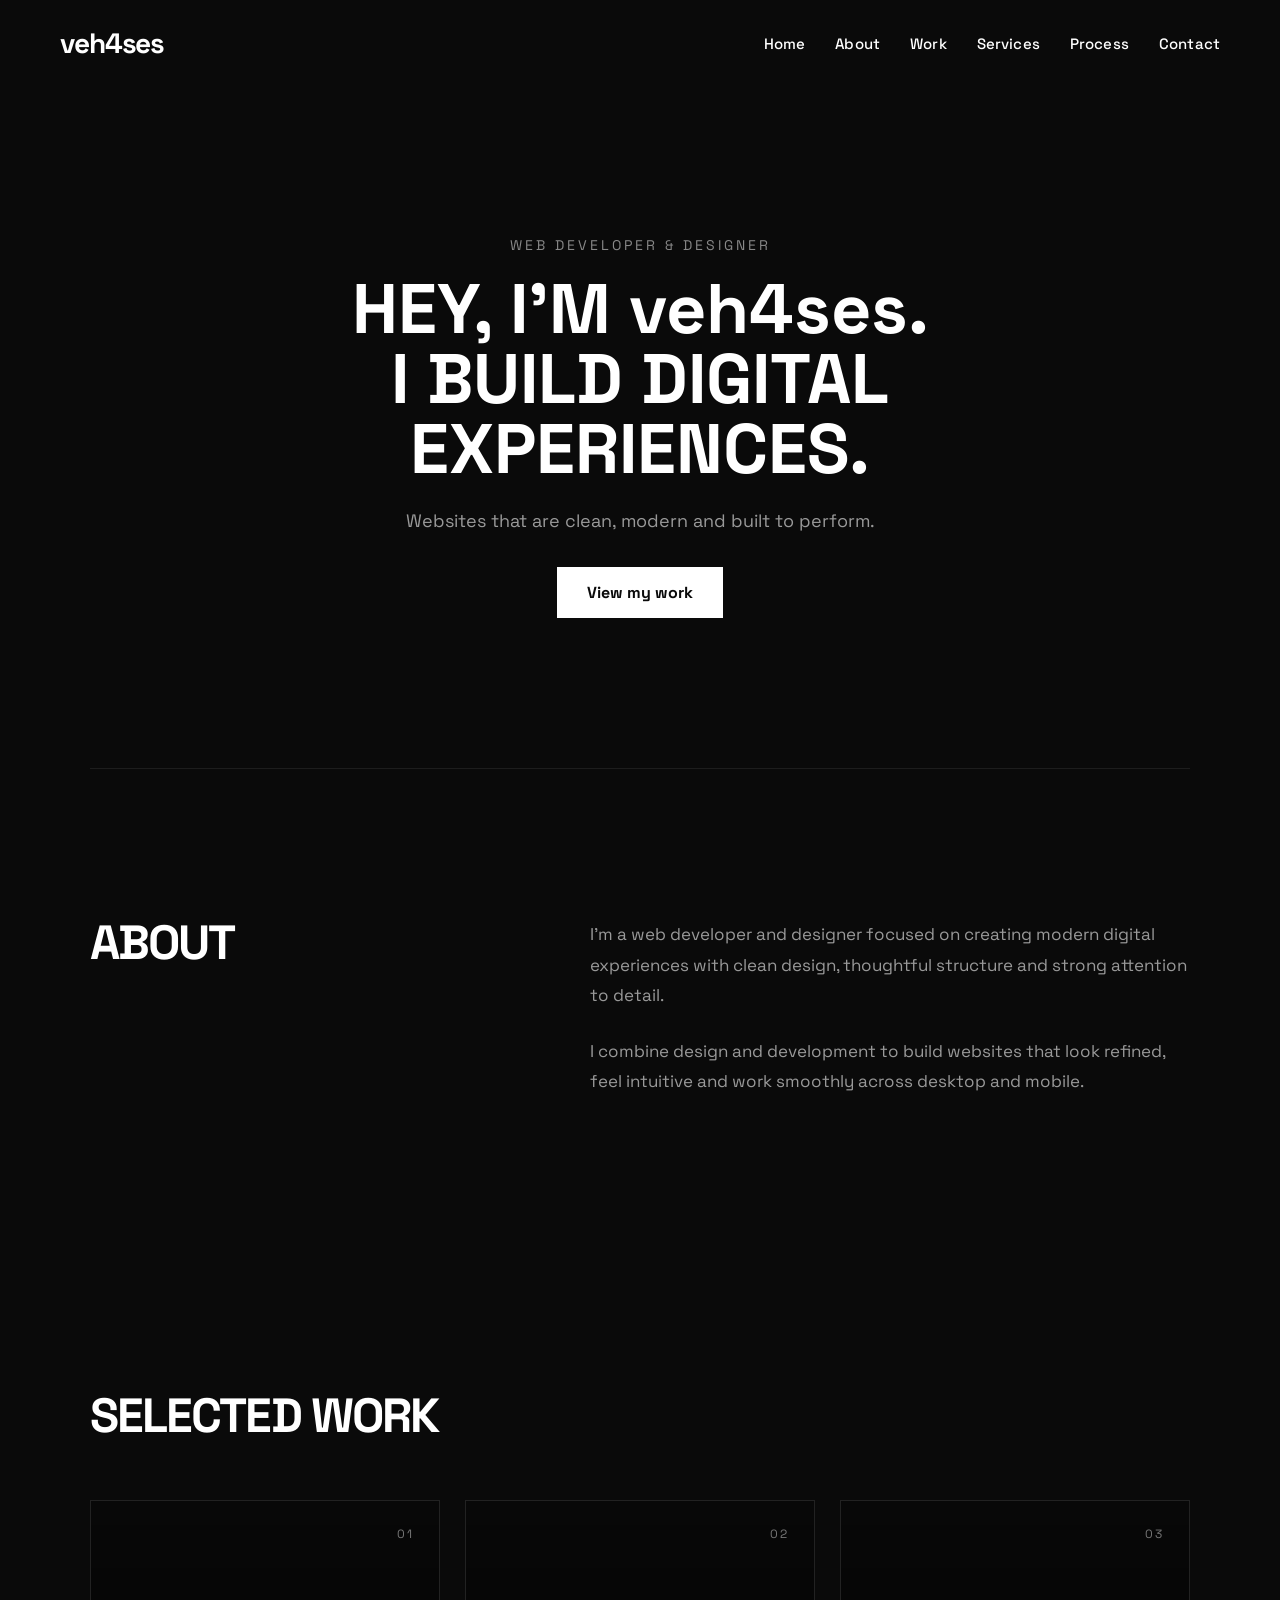
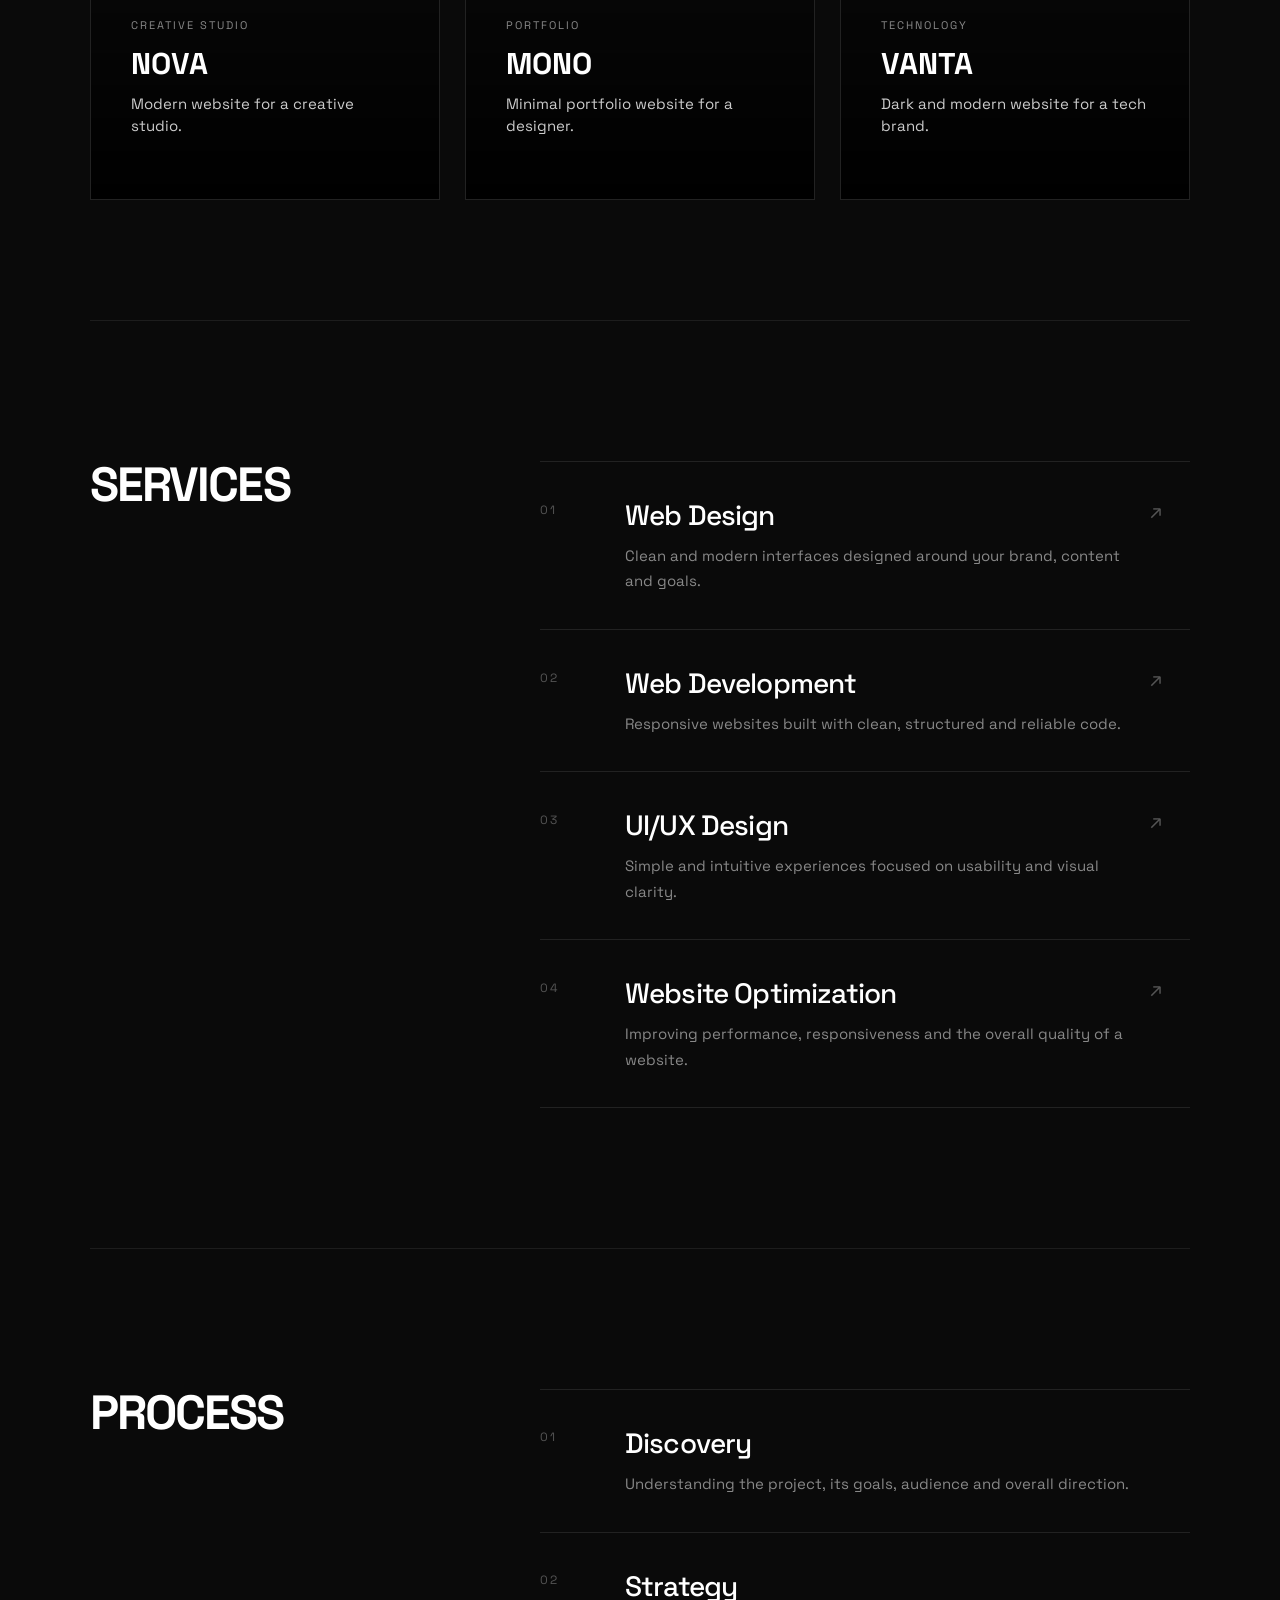
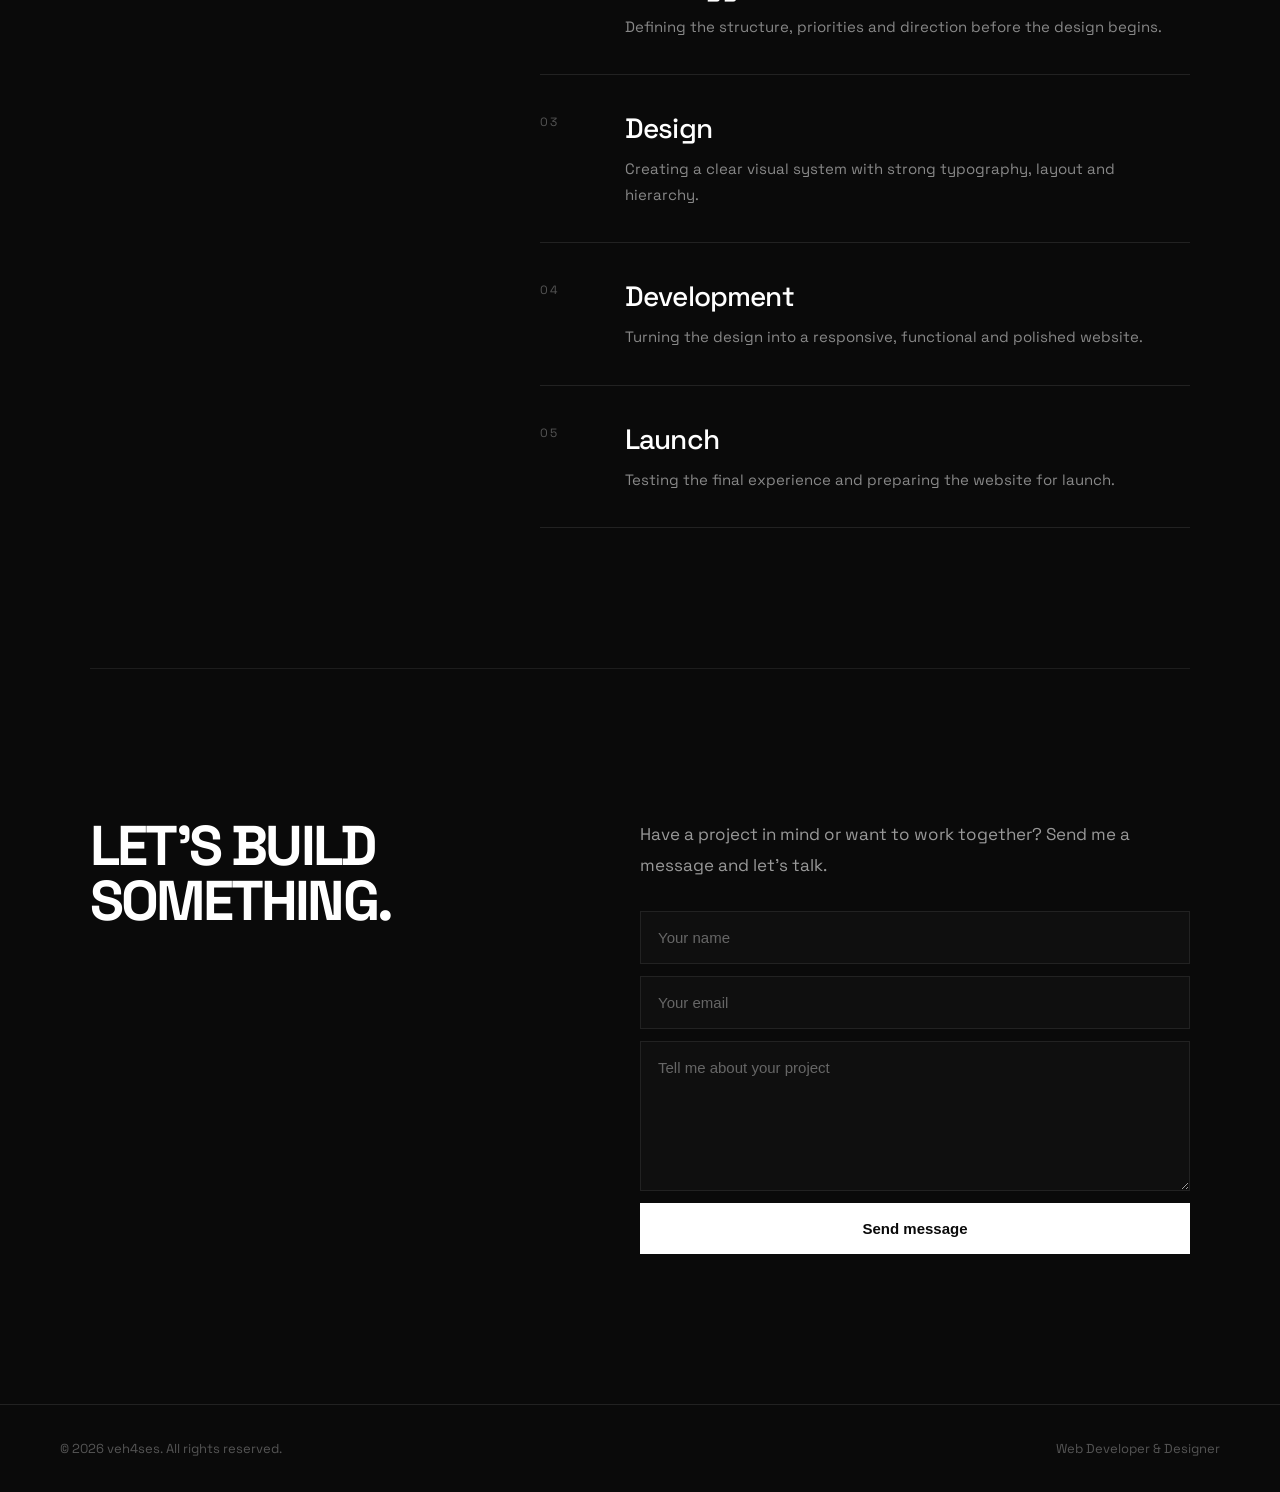
==== index.html @ 1beccb98 "Add files via upload" ====
<!DOCTYPE html>
<html lang="ro">

<head>

    <meta charset="UTF-8">

    <meta name="viewport" content="width=device-width, initial-scale=1.0">

    <meta
        name="description"
        content="veh4ses - Web Developer & Designer. Clean, modern websites built to perform."
    >

    <meta name="theme-color" content="#0a0a0a">

    <title>veh4ses - Web Developer & Designer</title>
<meta property="og:title" content="veh4ses - Web Developer & Designer">
<meta property="og:description" content="Clean, modern websites built to perform.">
<meta property="og:type" content="website">
<meta property="og:url" content="https://rauldanielzz.github.io/RaelPortofolio/">
<meta property="og:image" content="https://rauldanielzz.github.io/RaelPortofolio/favicon.svg">

<meta name="twitter:card" content="summary">
<meta name="twitter:title" content="veh4ses - Web Developer & Designer">
<meta name="twitter:description" content="Clean, modern websites built to perform.">
    <link rel="icon" type="image/svg+xml" href="favicon.svg">

    <link rel="preconnect" href="https://fonts.googleapis.com">
    <link rel="preconnect" href="https://fonts.gstatic.com" crossorigin>

    <link
        href="https://fonts.googleapis.com/css2?family=Space+Grotesk:wght@400;500;600;700&display=swap"
        rel="stylesheet"
    >

    <link rel="stylesheet" href="style.css">

</head>


<body>

    <!-- HEADER -->

    <header>

        <div class="logo">
            veh4ses
        </div>

        <button
            class="menu-toggle"
            type="button"
            aria-label="Deschide meniul"
            aria-expanded="false"
        >
            <span></span>
            <span></span>
            <span></span>
        </button>

        <nav>

            <a href="#home">Home</a>

            <a href="#about">About</a>

            <a href="#work">Work</a>

            <a href="#services">Services</a>

            <a href="#process">Process</a>

            <a href="#contact">Contact</a>

        </nav>

    </header>


    <main>

        <!-- HERO -->

        <section id="home" class="hero">

            <p class="hero-intro">
                WEB DEVELOPER & DESIGNER
            </p>

            <h1>
                HEY, I'M veh4ses.<br>
                I BUILD DIGITAL EXPERIENCES.
            </h1>

            <p class="hero-description">
                Websites that are clean, modern and built to perform.
            </p>

            <a href="#work" class="hero-button">
                View my work
            </a>

        </section>


        <!-- ABOUT -->

        <section id="about" class="about">

            <div class="about-title">

                <h2>
                    ABOUT
                </h2>

            </div>

            <div class="about-content">

                <p>
                    I'm a web developer and designer focused on creating
                    modern digital experiences with clean design,
                    thoughtful structure and strong attention to detail.
                </p>

                <p>
                    I combine design and development to build websites
                    that look refined, feel intuitive and work smoothly
                    across desktop and mobile.
                </p>

            </div>

        </section>


        <!-- WORK -->

        <section id="work" class="work">

            <div class="work-title">

                <h2>
                    SELECTED WORK
                </h2>

            </div>

            <div class="projects">


                <a href="nova.html" class="project">

                    <span class="project-number">
                        01
                    </span>

                    <div class="project-content">

                        <span class="project-category">
                            CREATIVE STUDIO
                        </span>

                        <h3>
                            NOVA
                        </h3>

                        <p>
                            Modern website for a creative studio.
                        </p>

                        <span class="project-link">
                            View Project →
                        </span>

                    </div>

                </a>


                <a href="mono.html" class="project">

                    <span class="project-number">
                        02
                    </span>

                    <div class="project-content">

                        <span class="project-category">
                            PORTFOLIO
                        </span>

                        <h3>
                            MONO
                        </h3>

                        <p>
                            Minimal portfolio website for a designer.
                        </p>

                        <span class="project-link">
                            View Project →
                        </span>

                    </div>

                </a>


                <a href="vanta.html" class="project">

                    <span class="project-number">
                        03
                    </span>

                    <div class="project-content">

                        <span class="project-category">
                            TECHNOLOGY
                        </span>

                        <h3>
                            VANTA
                        </h3>

                        <p>
                            Dark and modern website for a tech brand.
                        </p>

                        <span class="project-link">
                            View Project →
                        </span>

                    </div>

                </a>


            </div>

        </section>


        <!-- SERVICES -->

        <section id="services" class="services">

            <div class="services-title">

                <h2>
                    SERVICES
                </h2>

            </div>


            <div class="services-list">


                <div class="service">

                    <span class="service-number">
                        01
                    </span>

                    <div class="service-main">

                        <h4>
                            Web Design
                        </h4>

                        <p>
                            Clean and modern interfaces designed around
                            your brand, content and goals.
                        </p>

                    </div>

                    <span class="service-arrow">
                        ↗
                    </span>

                </div>


                <div class="service">

                    <span class="service-number">
                        02
                    </span>

                    <div class="service-main">

                        <h4>
                            Web Development
                        </h4>

                        <p>
                            Responsive websites built with clean,
                            structured and reliable code.
                        </p>

                    </div>

                    <span class="service-arrow">
                        ↗
                    </span>

                </div>


                <div class="service">

                    <span class="service-number">
                        03
                    </span>

                    <div class="service-main">

                        <h4>
                            UI/UX Design
                        </h4>

                        <p>
                            Simple and intuitive experiences focused
                            on usability and visual clarity.
                        </p>

                    </div>

                    <span class="service-arrow">
                        ↗
                    </span>

                </div>


                <div class="service">

                    <span class="service-number">
                        04
                    </span>

                    <div class="service-main">

                        <h4>
                            Website Optimization
                        </h4>

                        <p>
                            Improving performance, responsiveness and
                            the overall quality of a website.
                        </p>

                    </div>

                    <span class="service-arrow">
                        ↗
                    </span>

                </div>


            </div>

        </section>


        <!-- PROCESS -->

        <section id="process" class="process">

            <div class="process-title">

                <h2>
                    PROCESS
                </h2>

            </div>


            <div class="process-list">


                <div class="process-item">

                    <div class="process-number">

                        <span>
                            01
                        </span>

                    </div>

                    <div class="process-content">

                        <h3>
                            Discovery
                        </h3>

                        <p>
                            Understanding the project, its goals,
                            audience and overall direction.
                        </p>

                    </div>

                </div>


                <div class="process-item">

                    <div class="process-number">

                        <span>
                            02
                        </span>

                    </div>

                    <div class="process-content">

                        <h3>
                            Strategy
                        </h3>

                        <p>
                            Defining the structure, priorities and
                            direction before the design begins.
                        </p>

                    </div>

                </div>


                <div class="process-item">

                    <div class="process-number">

                        <span>
                            03
                        </span>

                    </div>

                    <div class="process-content">

                        <h3>
                            Design
                        </h3>

                        <p>
                            Creating a clear visual system with strong
                            typography, layout and hierarchy.
                        </p>

                    </div>

                </div>


                <div class="process-item">

                    <div class="process-number">

                        <span>
                            04
                        </span>

                    </div>

                    <div class="process-content">

                        <h3>
                            Development
                        </h3>

                        <p>
                            Turning the design into a responsive,
                            functional and polished website.
                        </p>

                    </div>

                </div>


                <div class="process-item">

                    <div class="process-number">

                        <span>
                            05
                        </span>

                    </div>

                    <div class="process-content">

                        <h3>
                            Launch
                        </h3>

                        <p>
                            Testing the final experience and preparing
                            the website for launch.
                        </p>

                    </div>

                </div>


            </div>

        </section>


        <!-- CONTACT -->

        <section id="contact" class="contact">

            <div class="contact-title">

                <h2>
                    LET'S BUILD<br>
                    SOMETHING.
                </h2>

            </div>


            <div class="contact-content">

                <p>
                    Have a project in mind or want to work together?
                    Send me a message and let's talk.
                </p>


                <form
                    class="contact-form"
                    action="https://formspree.io/f/xwlvedvr"
                    method="POST"
                >

                    <input
                        type="text"
                        name="name"
                        placeholder="Your name"
                        required
                    >

                    <input
                        type="email"
                        name="email"
                        placeholder="Your email"
                        required
                    >

                    <textarea
                        name="message"
                        placeholder="Tell me about your project"
                        required
                    ></textarea>

                    <button type="submit">
                        Send message
                    </button>

                </form>

            </div>

        </section>

    </main>


    <!-- FOOTER -->

    <footer>

        <p>
            © 2026 veh4ses. All rights reserved.
        </p>

        <p>
            Web Developer & Designer
        </p>

    </footer>


    <!-- MOBILE MENU -->

    <script>

        const menuToggle = document.querySelector(".menu-toggle");

        const nav = document.querySelector("nav");


        menuToggle.addEventListener("click", function () {

            const isOpen = nav.classList.toggle("active");

            menuToggle.classList.toggle("active", isOpen);

            menuToggle.setAttribute(
                "aria-expanded",
                isOpen
            );

        });


        nav.querySelectorAll("a").forEach(function (link) {

            link.addEventListener("click", function () {

                nav.classList.remove("active");

                menuToggle.classList.remove("active");

                menuToggle.setAttribute(
                    "aria-expanded",
                    "false"
                );

            });

        });

    </script>


</body>

</html>
---- style.css ----
html {
    scroll-behavior: smooth;
    scroll-padding-top: 20px;
}

* {
    margin: 0;
    padding: 0;
    box-sizing: border-box;
}

body {
    background-color: #0a0a0a;
    color: white;
    font-family: "Space Grotesk", Arial, sans-serif;
}

/* =========================
   HEADER
========================= */

header {
    display: flex;
    justify-content: space-between;
    align-items: center;
    padding: 25px 60px;
    position: relative;
    z-index: 1000;
}

.logo {
    font-size: 28px;
    font-weight: 700;
    letter-spacing: -0.04em;
    color: white;
}

nav {
    display: flex;
    gap: 30px;
}

nav a {
    color: white;
    text-decoration: none;
    font-size: 15px;
    position: relative;
    transition: 0.3s;
    font-weight: 500;
letter-spacing: 0.01em;
}

nav a::after {
    content: "";
    position: absolute;
    left: 0;
    bottom: -6px;
    width: 0;
    height: 1px;
    background-color: white;
    transition: 0.3s;
}

nav a:hover {
    color: #aaa;
}

nav a:hover::after {
    width: 100%;
}

/* =========================
   MENU BUTTON
========================= */

.menu-toggle {
    display: none;
    flex-direction: column;
    justify-content: center;
    gap: 6px;

    width: 44px;
    height: 44px;
    padding: 9px;

    background: transparent;
    border: none;
    cursor: pointer;

    position: relative;
    z-index: 10000;

    -webkit-tap-highlight-color: transparent;
}

.menu-toggle span {
    display: block;
    width: 100%;
    height: 2px;
    background-color: white;
    transition: transform 0.25s ease, opacity 0.25s ease;
}

/* HAMBURGER -> X */

.menu-toggle.active span:nth-child(1) {
    transform: translateY(8px) rotate(45deg);
}

.menu-toggle.active span:nth-child(2) {
    opacity: 0;
    transform: scale(0);
}

.menu-toggle.active span:nth-child(3) {
    transform: translateY(-8px) rotate(-45deg);
}

/* =========================
   HERO
========================= */

.hero {
    text-align: center;
    padding: 150px 20px;
}

.hero-intro {
    font-size: 14px;
    letter-spacing: 3px;
    color: #888;
    margin-bottom: 20px;
}

.hero h1 {
    font-size: 70px;
    max-width: 900px;
    margin: 0 auto 25px;
    line-height: 1;
}

.hero-description {
    color: #999;
    font-size: 18px;
    max-width: 600px;
    margin: 0 auto 35px;
}

.hero-button {
    display: inline-block;
    background-color: white;
    color: #0a0a0a;
    padding: 15px 30px;
    text-decoration: none;
    font-weight: bold;
    transition: 0.3s;
}

.hero-button:hover {
    transform: translateY(-4px);
    box-shadow: 0 12px 30px rgba(255, 255, 255, 0.15);
}

.hero-button:active {
    transform: translateY(0);
    background-color: #ddd;
    box-shadow: 0 0 25px rgba(255, 255, 255, 0.35);
}

/* =========================
   ABOUT
========================= */

.about {
    display: grid;
    grid-template-columns: 0.8fr 1.2fr;
    gap: 100px;

    width: 90%;
    max-width: 1100px;

    margin: 0 auto;
    padding: 150px 0;

    border-top: 1px solid #1d1d1d;
}

.about-title p,
.work-title p,
.services-title p,
.process-title p,
.contact-title p {
    color: #888;
    font-size: 14px;
    letter-spacing: 3px;
    margin-bottom: 20px;
}

.about-title h2,
.work-title h2,
.services-title h2,
.process-title h2 {
    font-size: 48px;
    line-height: 1;
    letter-spacing: -0.04em;
}

.about-content p {
    color: #999;
    font-size: 17px;
    line-height: 1.8;
    margin-bottom: 25px;
    max-width: 600px;
}

/* =========================
   WORK
========================= */

.work {
    width: 90%;
    max-width: 1100px;
    margin: 0 auto;
    padding: 120px 0;
}

.work-title {
    margin-bottom: 60px;
}

.projects {
    display: grid;
    grid-template-columns: repeat(3, 1fr);
    gap: 25px;
}

.project {
    position: relative;
    overflow: hidden;

    border: 1px solid #222;
    padding: 40px;
    min-height: 300px;

    display: flex;
    flex-direction: column;
    justify-content: flex-end;

    color: white;
    text-decoration: none;

    transition: transform 0.4s ease,
                border-color 0.4s ease,
                box-shadow 0.4s ease;

    cursor: pointer;
    isolation: isolate;

    background-size: cover;
    background-position: center;
}
.project-number {
    position: absolute;
    top: 25px;
    right: 25px;

    color: #777;
    font-size: 12px;
    letter-spacing: 2px;

    z-index: 2;
}

.project-content {
    position: relative;
    z-index: 2;
}

.project-category {
    display: block;

    color: #888;
    font-size: 11px;
    letter-spacing: 2px;

    margin-bottom: 12px;

    transition: color 0.3s ease;
}

.project:hover .project-category {
    color: #bbb;
}
.project::before {
    content: "";
    position: absolute;
    inset: 0;

    background:
        linear-gradient(
            to top,
            rgba(0, 0, 0, 0.95) 0%,
            rgba(0, 0, 0, 0.45) 55%,
            rgba(0, 0, 0, 0.15) 100%
        );

    z-index: -1;
    transition: 0.4s ease;
}

/* PROJECT IMAGES */

.project:nth-child(1) {
    background-image:
        url("https://images.unsplash.com/photo-1558655146-9f40138edfeb?auto=format&fit=crop&w=900&q=80");
}

.project:nth-child(2) {
    background-image:
        url("https://images.unsplash.com/photo-1559028012-481c04fa702d?auto=format&fit=crop&w=900&q=80");
}

.project:nth-child(3) {
    background-image:
        url("https://images.unsplash.com/photo-1551288049-bebda4e38f71?auto=format&fit=crop&w=900&q=80");
}

/* PROJECT HOVER */

.project:hover {
    transform: translateY(-8px);
    border-color: #555;
    box-shadow: 0 25px 60px rgba(0, 0, 0, 0.55);
    background-size: 108%;
}

.project:hover::before {
    background: linear-gradient(
        to top,
        rgba(0, 0, 0, 0.95),
        rgba(0, 0, 0, 0.35)
    );
}

.project h3 {
    font-size: 30px;
    margin-bottom: 10px;
    transition: 0.4s ease;
}

.project:hover h3 {
    letter-spacing: 3px;
    transform: translateX(5px);
}

.project p {
    position: relative;
    z-index: 2;

    color: #ccc;
    font-size: 15px;
    line-height: 1.5;

    transition: 0.4s ease;
}

.project:hover p {
    color: white;
    transform: translateX(5px);
}

.project-link {
    position: relative;
    z-index: 2;

    margin-top: 20px;

    color: white;
    font-size: 14px;

    opacity: 0;
    transform: translateY(10px);

    transition: 0.4s ease;
}

.project:hover .project-link {
    opacity: 1;
    transform: translateY(0);
}

/* =========================
   SERVICES
========================= */

.services {
    width: 90%;
    max-width: 1100px;
    margin: 0 auto;
    padding: 140px 0;

    display: grid;
    grid-template-columns: 0.7fr 1.3fr;
    gap: 100px;

    border-top: 1px solid #1d1d1d;
}

.services-title h2 {
    font-size: 48px;
    line-height: 1;
    letter-spacing: -0.04em;
}

.services-list {
    display: flex;
    flex-direction: column;
}

.service {
    display: grid;
    grid-template-columns: 60px 1fr 40px;
    gap: 25px;
    align-items: start;

    padding: 35px 0;

    border-top: 1px solid #222;

    transition:
        padding 0.3s ease,
        border-color 0.3s ease;
}

.service:last-child {
    border-bottom: 1px solid #222;
}

.service-number {
    color: #555;
    font-size: 12px;
    letter-spacing: 2px;
    padding-top: 5px;
}

.service-main h4 {
    font-size: 28px;
    font-weight: 500;
    letter-spacing: -0.03em;
    margin-bottom: 10px;

    transition: color 0.3s ease;
}

.service-main p {
    color: #888;
    font-size: 15px;
    line-height: 1.7;
    max-width: 550px;
}

.service-arrow {
    color: #555;
    font-size: 20px;
    padding-top: 1px;

    transition:
        color 0.3s ease,
        transform 0.3s ease;
}

.service:hover {
    padding-left: 12px;
    border-color: #444;
}

.service:hover .service-main h4 {
    color: #ccc;
}

.service:hover .service-arrow {
    color: white;
    transform: translate(3px, -3px);
}


/* =========================
   PROCESS
========================= */

.process {
    width: 90%;
    max-width: 1100px;
    margin: 0 auto;
    padding: 140px 0;

    display: grid;
    grid-template-columns: 0.7fr 1.3fr;
    gap: 100px;

    border-top: 1px solid #1d1d1d;
}

.process-title h2 {
    font-size: 48px;
    line-height: 1;
    letter-spacing: -0.04em;
}

.process-list {
    display: flex;
    flex-direction: column;
}

.process-item {
    position: relative;

    display: grid;
    grid-template-columns: 60px 1fr;
    gap: 25px;

    padding: 35px 0;

    border-top: 1px solid #222;

    transition:
        padding 0.3s ease,
        border-color 0.3s ease;
}

.process-item:last-child {
    border-bottom: 1px solid #222;
}

.process-number span {
    color: #555;
    font-size: 12px;
    letter-spacing: 2px;
    padding-top: 5px;
}

.process-content h3 {
    font-size: 28px;
    font-weight: 500;
    letter-spacing: -0.03em;
    margin-bottom: 10px;

    transition: color 0.3s ease;
}

.process-content p {
    color: #888;
    font-size: 15px;
    line-height: 1.7;
    max-width: 550px;
}

.process-item:hover {
    padding-left: 12px;
    border-color: #444;
}

.process-item:hover .process-content h3 {
    color: #ccc;
}


/* =========================
   SERVICES + PROCESS MOBILE
========================= */

@media (max-width: 800px) {

    .services,
    .process {
        display: flex;
        flex-direction: column;
        gap: 55px;

        width: 90%;
        padding: 100px 0;
    }

    .services-title h2,
    .process-title h2 {
        font-size: 38px;
        line-height: 1.05;
    }


    /* SERVICES */

    .service {
        grid-template-columns: 40px 1fr 25px;
        gap: 15px;
        padding: 28px 0;
    }

    .service-number {
        font-size: 11px;
        padding-top: 4px;
    }

    .service-main h4 {
        font-size: 22px;
        line-height: 1.2;
        margin-bottom: 9px;
    }

    .service-main p {
        font-size: 14px;
        line-height: 1.65;
    }

    .service-arrow {
        font-size: 17px;
    }

    .service:hover {
        padding-left: 0;
    }

    .service:hover .service-main h4 {
        color: white;
    }


    /* PROCESS */

    .process-item {
        grid-template-columns: 40px 1fr;
        gap: 18px;
        padding: 28px 0;
    }

    .process-number span {
        font-size: 11px;
        padding-top: 4px;
    }

    .process-content h3 {
        font-size: 22px;
        line-height: 1.2;
        margin-bottom: 9px;
    }

    .process-content p {
        font-size: 14px;
        line-height: 1.65;
    }

    .process-item:hover {
        padding-left: 0;
    }

    .process-item:hover .process-content h3 {
        color: white;
    }

}


/* =========================
   CONTACT
========================= */

.contact {
    width: 90%;
    max-width: 1100px;
    margin: 0 auto;
    padding: 150px 0;

    display: grid;
    grid-template-columns: 0.9fr 1.1fr;
    gap: 100px;

    border-top: 1px solid #1d1d1d;
}

.contact-title h2 {
    font-size: 56px;
    line-height: 0.98;
    letter-spacing: -0.05em;
    max-width: 500px;
}

.contact-content {
    display: flex;
    flex-direction: column;
    justify-content: center;
}

.contact-content p {
    color: #999;
    font-size: 17px;
    line-height: 1.8;
    margin-bottom: 30px;
    max-width: 500px;
}

/* =========================
   CONTACT FORM
========================= */

.contact-form {
    display: flex;
    flex-direction: column;
    gap: 12px;
}

.contact-form input,
.contact-form textarea {
    width: 100%;

    background-color: #0f0f0f;
    border: 1px solid #222;

    color: white;

    padding: 17px;

    font-family: Arial, sans-serif;
    font-size: 15px;

    outline: none;

    transition: border-color 0.3s ease,
                background-color 0.3s ease;
}

.contact-form input::placeholder,
.contact-form textarea::placeholder {
    color: #666;
}

.contact-form input:focus,
.contact-form textarea:focus {
    border-color: #555;
    background-color: #121212;
}

.contact-form textarea {
    resize: vertical;
    min-height: 150px;
}

.contact-form button {
    background-color: white;
    color: #0a0a0a;

    border: none;

    padding: 17px;

    font-size: 15px;
    font-weight: bold;

    cursor: pointer;

    transition: transform 0.3s ease,
                box-shadow 0.3s ease;
}

.contact-form button:hover {
    transform: translateY(-3px);
    box-shadow: 0 10px 25px rgba(255, 255, 255, 0.12);
}

.contact-form button:active {
    transform: translateY(0);
}

/* =========================
   FOOTER
========================= */

footer {
    display: flex;
    justify-content: space-between;
    align-items: center;
    padding: 35px 60px;
    border-top: 1px solid #222;
    color: #555;
    font-size: 13px;
}

footer p {
    transition: color 0.3s ease;
}

footer p:hover {
    color: #aaa;
}

/* =========================
   SCROLL ANIMATION
========================= */

.fade-in {
    opacity: 0;
    transform: translateY(30px);

    transition:
        opacity 0.8s ease,
        transform 0.8s ease;
}

.fade-in.show {
    opacity: 1;
    transform: translateY(0);
}

/* =========================
   HERO ANIMATION
========================= */

.hero-intro,
.hero h1,
.hero-description,
.hero-button {
    opacity: 0;
    transform: translateY(25px);

    animation: heroAppear 0.8s ease forwards;
}

.hero-intro {
    animation-delay: 0.1s;
}

.hero h1 {
    animation-delay: 0.25s;
}

.hero-description {
    animation-delay: 0.4s;
}

.hero-button {
    animation-delay: 0.55s;
}

@keyframes heroAppear {
    to {
        opacity: 1;
        transform: translateY(0);
    }
}

/* =========================
   PROJECT PAGE
========================= */

.back-link {
    color: white;
    text-decoration: none;
    font-size: 15px;
    transition: 0.3s;
}

.back-link:visited {
    color: white;
}

.back-link:hover {
    color: #888;
}

.project-page {
    width: 90%;
    max-width: 1100px;
    margin: 0 auto;
    padding: 120px 0;
}

.project-label {
    color: #888;
    font-size: 14px;
    letter-spacing: 3px;
    margin-bottom: 20px;
}

.project-page h1 {
    font-size: 100px;
    line-height: 1;
    margin-bottom: 30px;
}

.project-description {
    max-width: 650px;

    color: #999;

    font-size: 19px;
    line-height: 1.6;

    margin-bottom: 60px;
}

.project-image {
    width: 100%;
    height: 550px;
    background-size: cover;
    background-position: center;
    border: 1px solid #222;
    position: relative;
    overflow: hidden;
    transition:
        transform 0.5s ease,
        border-color 0.5s ease,
        box-shadow 0.5s ease;
}

.project-image::after {
    content: "";
    position: absolute;
    inset: 0;
    background: linear-gradient(
        to top,
        rgba(0, 0, 0, 0.35),
        transparent 50%
    );
    pointer-events: none;
}

.project-image:hover {
    transform: translateY(-6px);
    border-color: #444;
    box-shadow: 0 25px 60px rgba(0, 0, 0, 0.45);
}

.nova-image {
    background-image:
        linear-gradient(
            rgba(0, 0, 0, 0.2),
            rgba(0, 0, 0, 0.4)
        ),
        url("https://images.unsplash.com/photo-1558655146-9f40138edfeb?auto=format&fit=crop&w=1400&q=80");
}

.mono-image {
    background-image:
        linear-gradient(
            rgba(0, 0, 0, 0.2),
            rgba(0, 0, 0, 0.4)
        ),
        url("https://images.unsplash.com/photo-1559028012-481c04fa702d?auto=format&fit=crop&w=1400&q=80");
}

.vanta-image {
    background-image:
        linear-gradient(
            rgba(0, 0, 0, 0.2),
            rgba(0, 0, 0, 0.5)
        ),
        url("https://images.unsplash.com/photo-1551288049-bebda4e38f71?auto=format&fit=crop&w=1400&q=80");
}

.project-info {
    display: grid;
    grid-template-columns: repeat(3, 1fr);
    gap: 30px;

    margin-top: 50px;
    padding-top: 30px;

    border-top: 1px solid #222;
}

.project-info span {
    color: #666;
    font-size: 12px;
    letter-spacing: 2px;
}

.project-info p {
    color: #ccc;
    margin-top: 10px;
    font-size: 15px;
}
.project-details {
    display: grid;
    grid-template-columns: 0.7fr 1.3fr;
    gap: 100px;

    margin-top: 120px;
    padding-top: 50px;

    border-top: 1px solid #222;
    min-height: 360px;
    align-items: start;
}

.project-details-label {
    padding-top: 8px;
}

.project-details-content {
    max-width: 700px;
    min-height: 260px;
}

.project-details-content h2 {
    font-size: 42px;
    line-height: 1.05;
    letter-spacing: -0.04em;
    margin-bottom: 35px;
}

.project-details-content p {
    color: #999;
    font-size: 17px;
    line-height: 1.8;
    margin-bottom: 25px;
}

.project-details-label span {
    color: #666;
    font-size: 12px;
    letter-spacing: 2px;
}

.project-details-content {
    max-width: 700px;
    display: flex;
    flex-direction: column;
    justify-content: flex-start;
}

.project-details {
    align-items: start;
}

.project-details-content h2 {
    font-size: 42px;
    line-height: 1.05;
    letter-spacing: -0.04em;
    margin-bottom: 35px;
}

.project-details-content p {
    color: #999;
    font-size: 17px;
    line-height: 1.8;
    margin-bottom: 25px;
}

/* =========================
   MOBILE
========================= */

@media (max-width: 800px) {

    /* HEADER */

    header {
        padding: 20px 25px;
        height: 80px;
    }

    .logo {
        font-size: 24px;
    }

    /* HAMBURGER */

    .menu-toggle {
        display: flex;
    }

    /* MOBILE NAV */

  nav {
    display: flex;
    flex-direction: column;
    gap: 0;
    position: absolute;
    top: 80px;
    left: 20px;
    right: 20px;

    background: #0d0d0d;
    border: 1px solid #252525;
    border-radius: 14px;

    padding: 8px 0;
    z-index: 9999;

    opacity: 0;
    visibility: hidden;
    transform: translateY(-8px);

    pointer-events: none;

    transition:
        opacity 0.25s ease,
        transform 0.25s ease,
        visibility 0.25s ease;
}

    nav.active {
        opacity: 1;
        visibility: visible;

        transform: translateY(0);

        pointer-events: auto;
    }

    nav a {
        display: block;

        padding: 16px 20px;

        color: white;

        font-size: 15px;

        border-bottom: 1px solid #1d1d1d;
    }

    nav a:last-child {
        border-bottom: none;
    }

    nav a::after {
        display: none;
    }

    nav a:hover {
        color: white;
        background-color: #181818;
    }

    nav a:active {
        opacity: 0.6;
    }

    /* HERO */

    .hero {
    min-height: calc(100vh - 80px);
    padding: 50px 25px;
}

.hero-intro {
    font-size: 11px;
    letter-spacing: 3px;
    margin-bottom: 24px;
}

.hero h1 {
    font-size: clamp(48px, 14vw, 72px);
    line-height: 0.92;
    letter-spacing: -0.05em;
    max-width: 600px;
    margin-bottom: 26px;
}

.hero-description {
    font-size: 15px;
    line-height: 1.65;
    max-width: 350px;
    margin-bottom: 34px;
}

.hero-button {
    padding: 15px 28px;
    font-size: 14px;
}

    /* ABOUT */

    .about {
        display: flex;
        flex-direction: column;

        gap: 45px;

        width: 90%;

        padding: 100px 0;
    }

    .about-title p,
    .work-title p,
    .services-title p,
    .process-title p,
    .contact-title p {
        font-size: 12px;
        letter-spacing: 3px;
        margin-bottom: 16px;
    }

  .about-title h2,
.work-title h2,
.services-title h2,
.process-title h2 {
    font-size: 48px;
    line-height: 1;
    letter-spacing: -0.04em;

    }

    .about-content p {
    color: #999;
    font-size: 17px;
    line-height: 1.8;
    margin-bottom: 25px;
    max-width: 600px;

    }

    /* WORK */

    .work {
        width: 90%;
        padding: 100px 0;
    }

    .work-title {
        margin-bottom: 45px;
    }

    .projects {
        display: grid;
        grid-template-columns: 1fr;
        gap: 18px;
    }

    .project {
        display: flex;
        position: relative;

        width: 100%;
        min-height: 320px;

        padding: 28px;

        transform: none;
    }

    .project h3 {
        font-size: 30px;
        margin-bottom: 8px;
    }

    .project p {
        font-size: 14px;
        line-height: 1.5;
        max-width: 280px;
    }

    .project-link {
        opacity: 1;
        transform: none;
        margin-top: 18px;
        font-size: 13px;
    }

    /* Disable desktop hover movement on touch */

    .project:hover {
        transform: none;
        border-color: #222;
        box-shadow: none;
    }

    .project:hover h3 {
        letter-spacing: normal;
        transform: none;
    }

    .project:hover p {
        color: #ccc;
        transform: none;
    }

    .project:active {
        transform: scale(0.98);
        border-color: #444;
    }

    /* SERVICES */

    .services {
        width: 90%;
        padding: 100px 0;
    }

    .services-title {
        margin-bottom: 45px;
    }

    .service-list {
        border-top: 1px solid #222;
    }

    .service {
        display: grid;
        grid-template-columns: 45px 1fr;

        gap: 15px;

        padding: 30px 0;

        border-bottom: 1px solid #222;
    }

    .service h3 {
        font-size: 12px;
        color: #666;
        padding-top: 3px;
    }

    .service h4 {
        font-size: 21px;
        line-height: 1.2;
    }

    .service p {
        grid-column: 2;

        color: #888;

        font-size: 14px;
        line-height: 1.6;

        margin-top: -3px;
    }

    /* PROCESS */

    .process {
        width: 90%;
        padding: 100px 0;
    }

    .process-title {
        margin-bottom: 45px;
    }

    .process-list {
        border-top: 1px solid #222;
    }

    .process-item {
        display: grid;
        grid-template-columns: 40px 1fr;

        gap: 18px;

        padding: 30px 0;

        border-bottom: 1px solid #222;
    }

    .process-item span {
        color: #555;
        font-size: 12px;
        padding-top: 4px;
    }

    .process-item h3 {
        font-size: 21px;
        line-height: 1.2;
        margin-bottom: 10px;
    }

    .process-item p {
        color: #888;
        font-size: 14px;
        line-height: 1.6;
    }

    .process-item:hover {
        padding-left: 0;
    }

    /* CONTACT */

   .contact {
    display: flex;
    flex-direction: column;
    gap: 50px;
    width: 90%;
    padding: 110px 0;
}

    .contact-title h2 {
    font-size: clamp(42px, 12vw, 56px);
    line-height: 0.95;
    letter-spacing: -0.05em;
    max-width: 100%;
}

    .contact-content {
        width: 100%;
    }

    .contact-content p {
    font-size: 15px;
    line-height: 1.75;
    margin-bottom: 28px;
    max-width: 100%;
}

    .contact-form {
        gap: 12px;
    }

    .contact-form input,
.contact-form textarea {
    min-height: 170px;
}

    .contact-form textarea {
        min-height: 160px;
    }

    .contact-form button {
        padding: 16px;
        font-size: 14px;
    }

    /* FOOTER */

    footer {
        padding: 25px 20px;

        flex-direction: column;

        align-items: flex-start;

        gap: 8px;

        font-size: 12px;
    }

    footer p {
        color: #666;
    }

    /* PROJECT PAGES */

    .project-page {
        width: 90%;
        padding: 70px 0 90px;
    }

    .project-label {
        font-size: 11px;
        letter-spacing: 3px;
        margin-bottom: 18px;
    }

    .project-page h1 {
        font-size: clamp(58px, 18vw, 80px);
        line-height: 0.95;
        letter-spacing: -0.05em;
        margin-bottom: 25px;
    }

    .project-description {
        max-width: 100%;
        font-size: 16px;
        line-height: 1.7;
        margin-bottom: 40px;
    }

    .project-image {
        width: 100%;
        height: 320px;
    }

    .project-info {
        display: grid;
        grid-template-columns: 1fr;

        gap: 25px;

        margin-top: 40px;
        padding-top: 25px;
    }

    .project-info span {
        font-size: 11px;
        letter-spacing: 2px;
    }

    .project-info p {
        margin-top: 8px;
        font-size: 14px;
    }

    .back-link {
        font-size: 14px;
    }
}
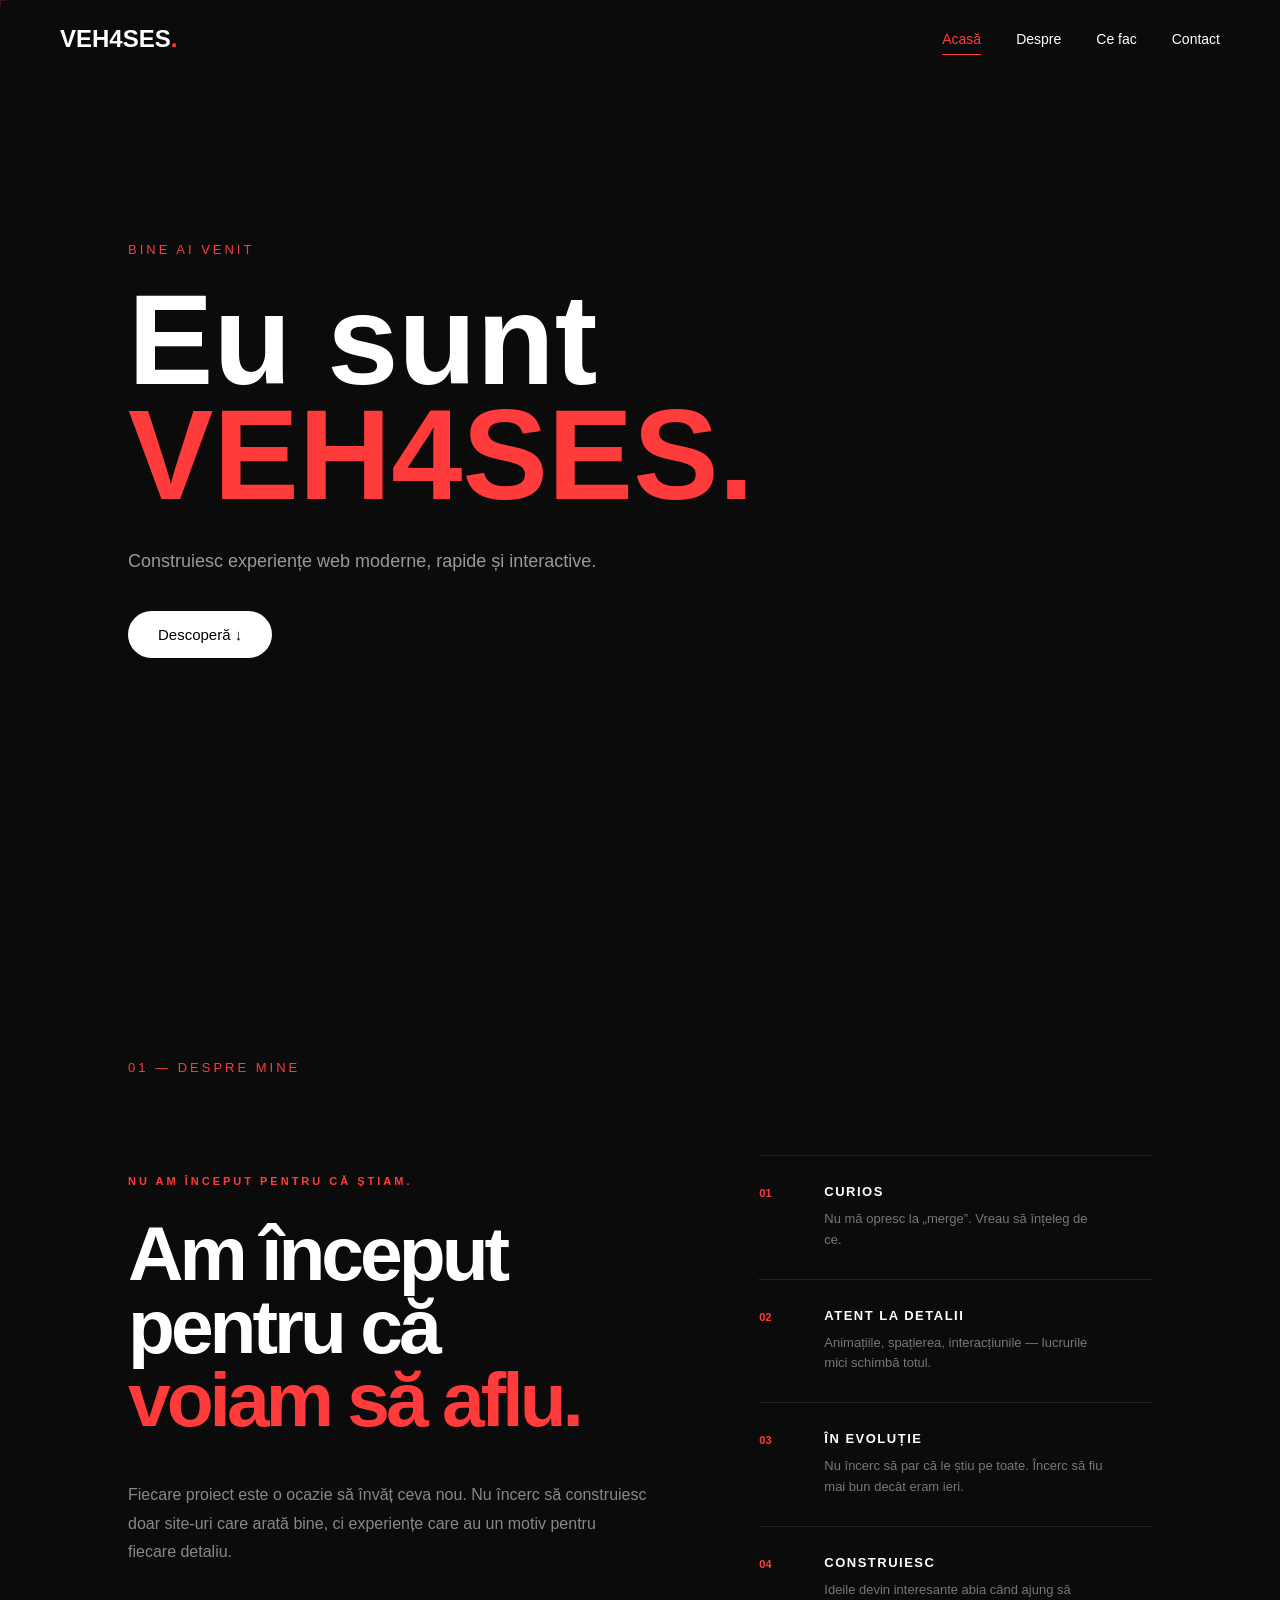
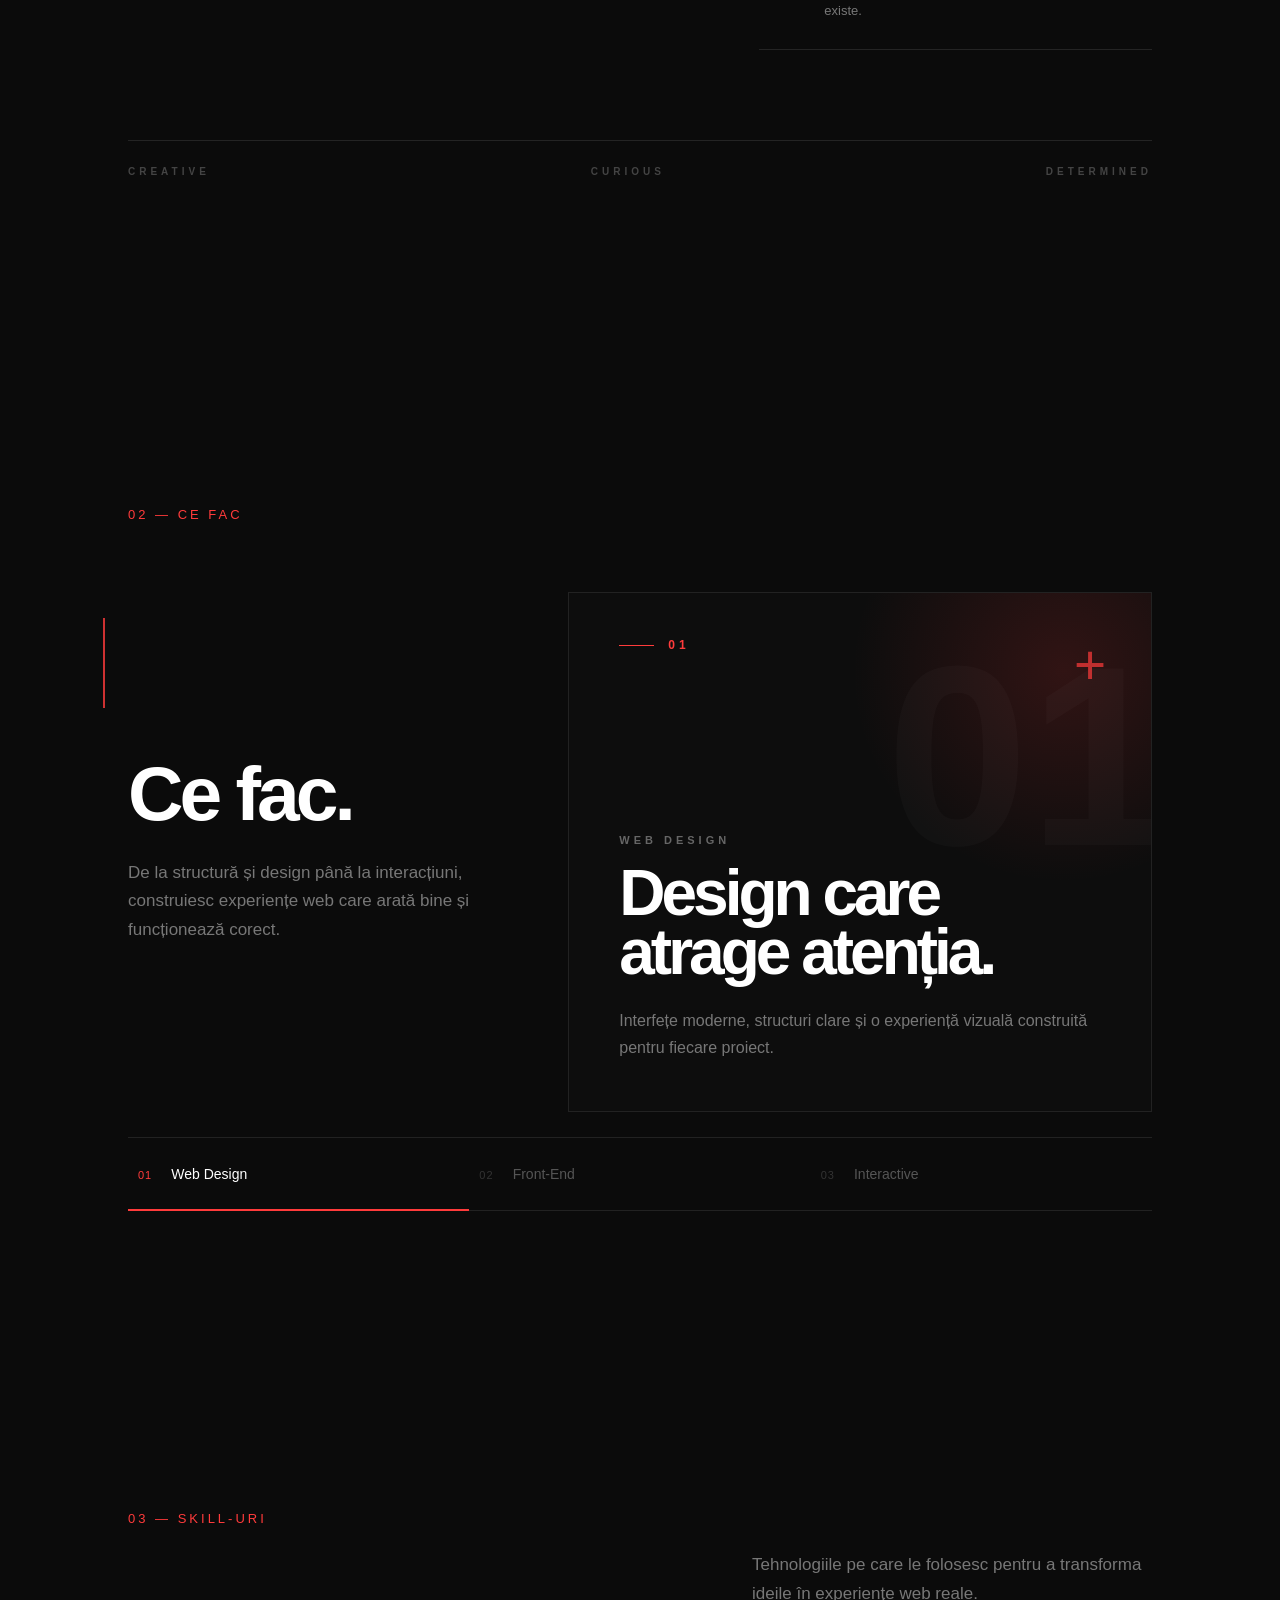
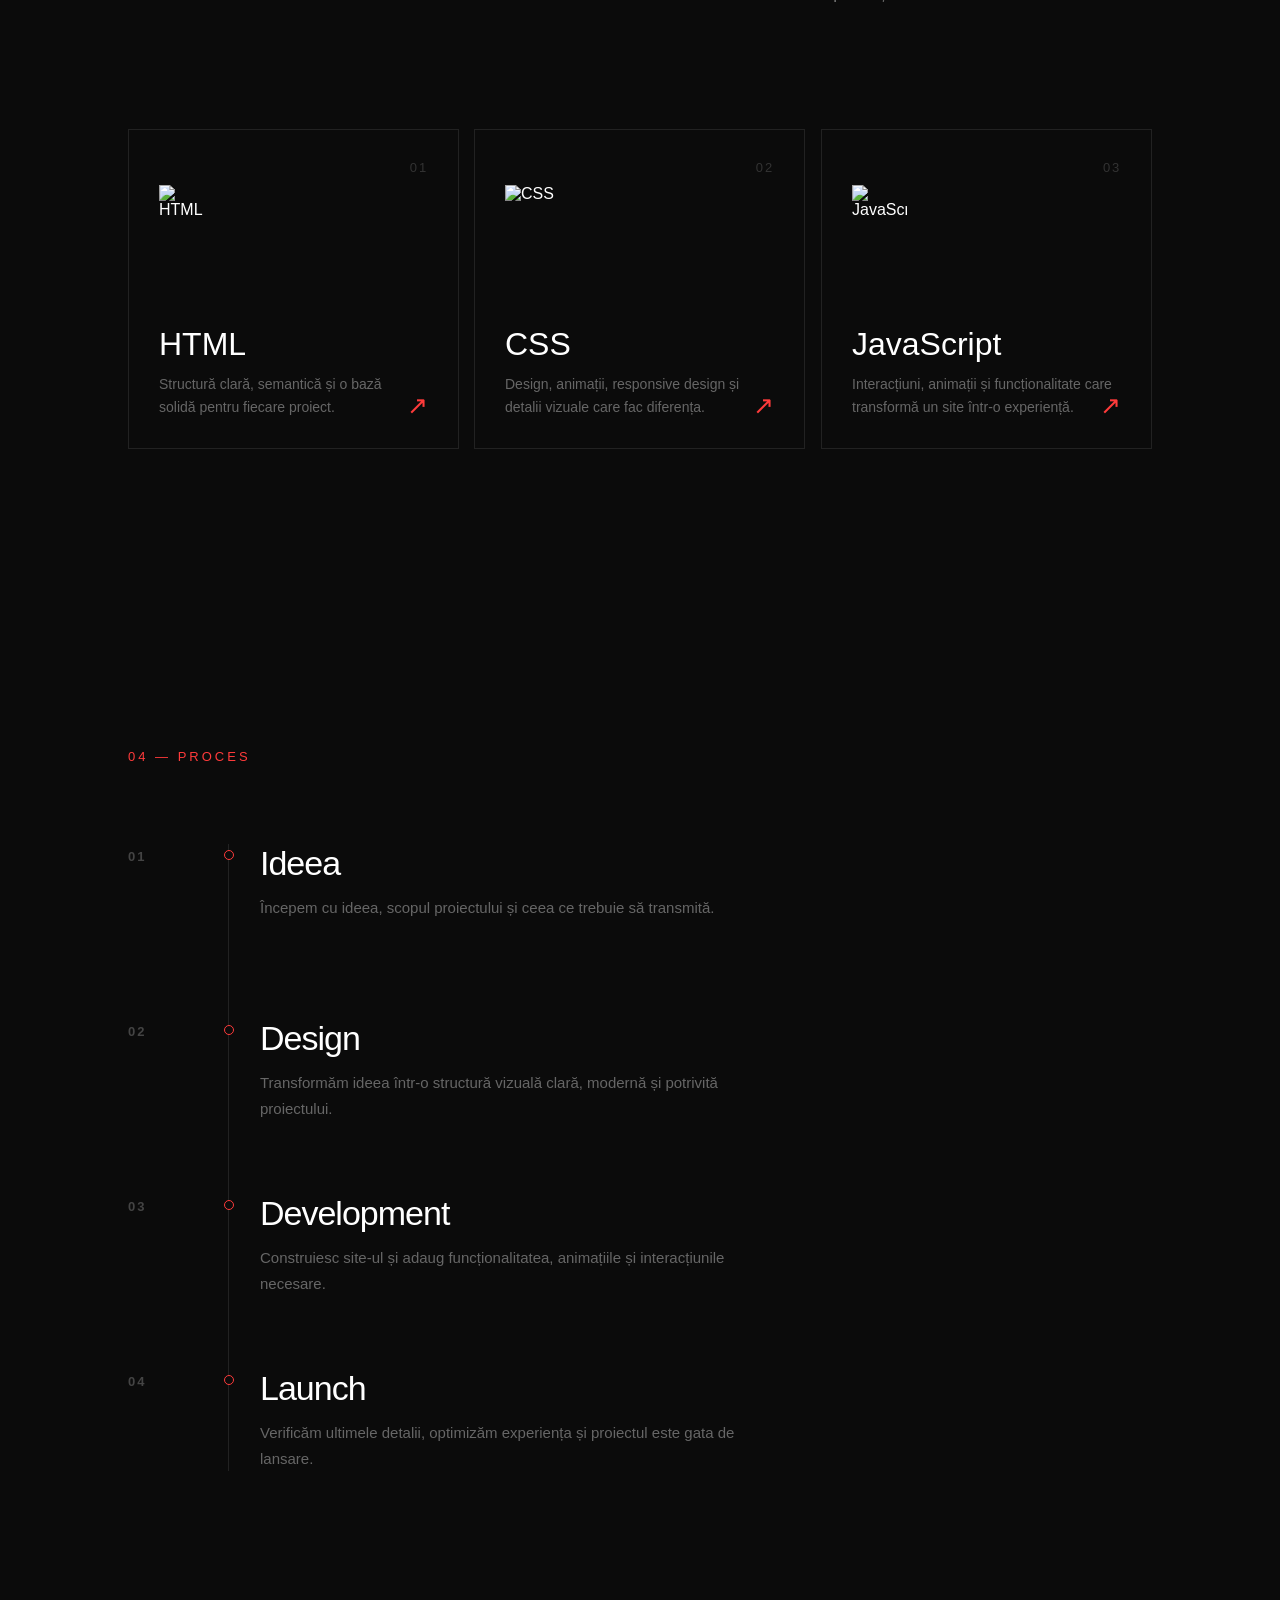
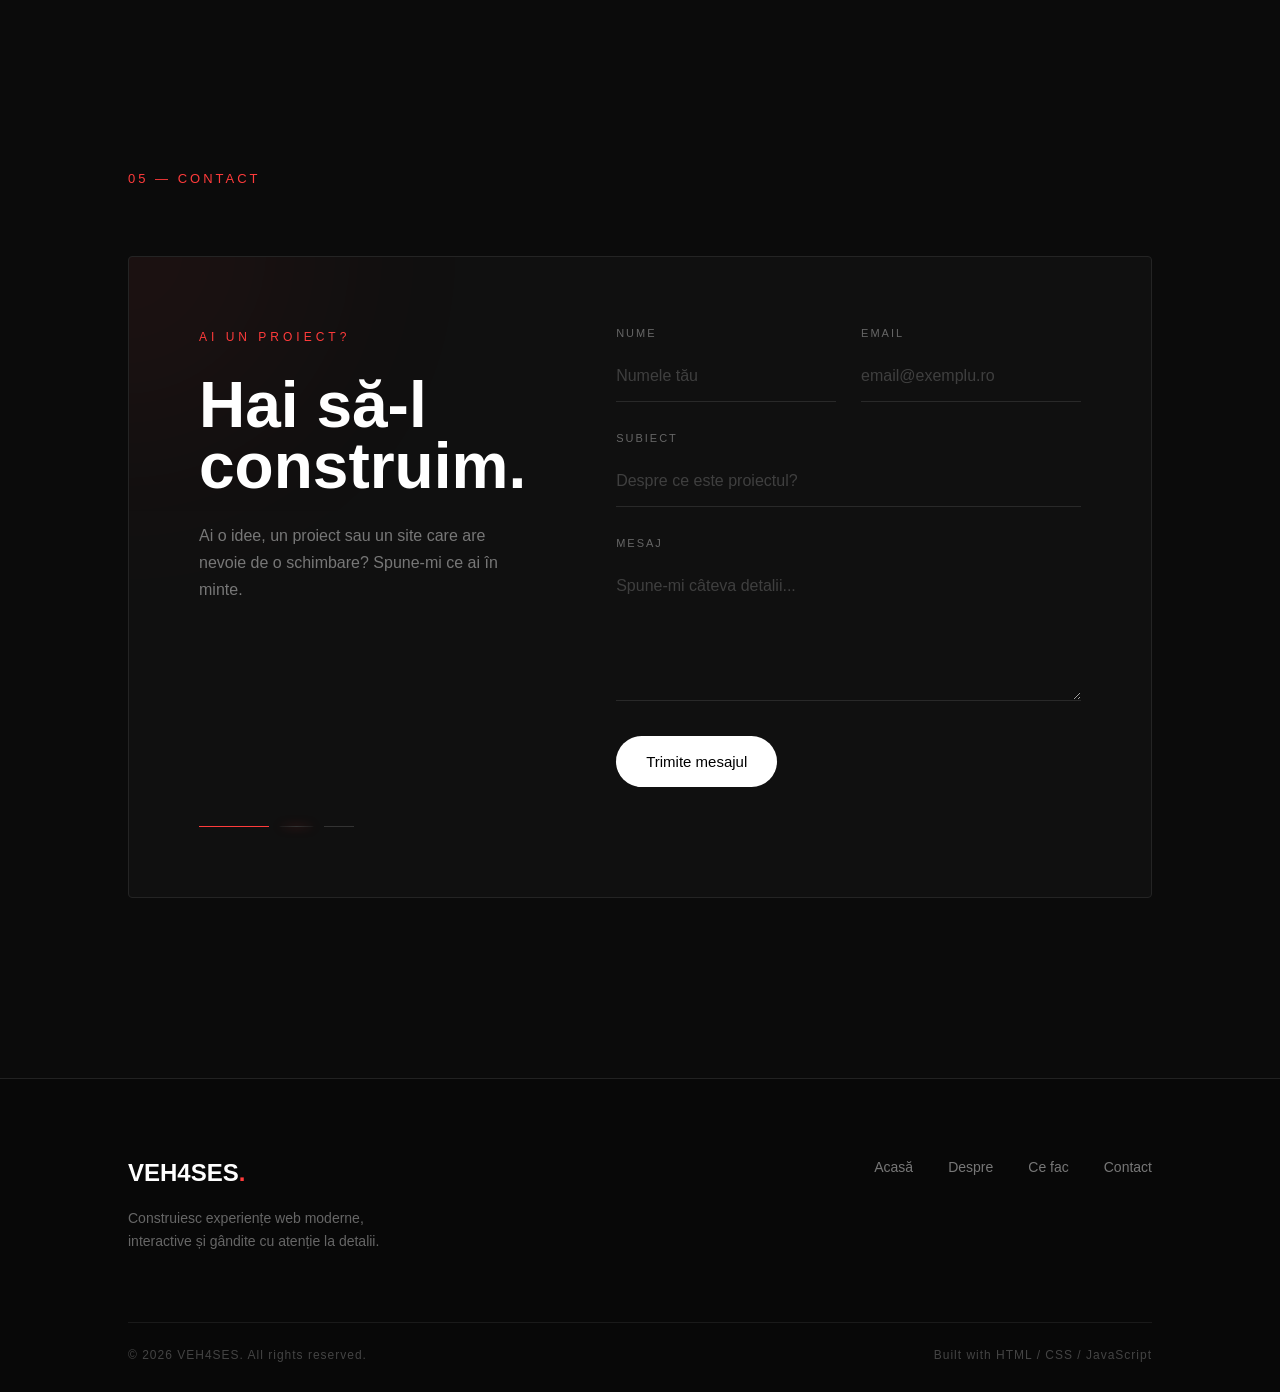
==== commit 7fc47f5a: "Add files via upload" ====
--- a/index.html
+++ b/index.html
@@ -2,52 +2,70 @@
 <html lang="ro">
 
 <head>
-
     <meta charset="UTF-8">
 
-    <meta name="viewport" content="width=device-width, initial-scale=1.0">
+    <meta
+        name="viewport"
+        content="width=device-width, initial-scale=1.0"
+    >
 
     <meta
         name="description"
-        content="veh4ses - Web Developer & Designer. Clean, modern websites built to perform."
+        content="VEH4SES — Web Design, Front-End și experiențe web interactive."
     >
 
-    <meta name="theme-color" content="#0a0a0a">
-
-    <title>veh4ses - Web Developer & Designer</title>
-<meta property="og:title" content="veh4ses - Web Developer & Designer">
-<meta property="og:description" content="Clean, modern websites built to perform.">
-<meta property="og:type" content="website">
-<meta property="og:url" content="https://rauldanielzz.github.io/RaelPortofolio/">
-<meta property="og:image" content="https://rauldanielzz.github.io/RaelPortofolio/favicon.svg">
-
-<meta name="twitter:card" content="summary">
-<meta name="twitter:title" content="veh4ses - Web Developer & Designer">
-<meta name="twitter:description" content="Clean, modern websites built to perform.">
-    <link rel="icon" type="image/svg+xml" href="favicon.svg">
-
-    <link rel="preconnect" href="https://fonts.googleapis.com">
-    <link rel="preconnect" href="https://fonts.gstatic.com" crossorigin>
+    <title>VEH4SES — Web Developer</title>
 
     <link
-        href="https://fonts.googleapis.com/css2?family=Space+Grotesk:wght@400;500;600;700&display=swap"
         rel="stylesheet"
+        href="style.css"
     >
-
-    <link rel="stylesheet" href="style.css">
-
 </head>
 
-
 <body>
 
-    <!-- HEADER -->
-
-    <header>
-
-        <div class="logo">
-            veh4ses
-        </div>
+    <!-- ========================================
+         CURSOR
+    ======================================== -->
+
+    <div class="cursor-glow"></div>
+
+
+    <!-- ========================================
+         NAVBAR
+    ======================================== -->
+
+    <header class="navbar">
+
+        <a
+            href="#home"
+            class="logo"
+        >
+            VEH4SES<span>.</span>
+        </a>
+
+        <nav>
+
+            <a
+                href="#home"
+                class="active"
+            >
+                Acasă
+            </a>
+
+            <a href="#about">
+                Despre
+            </a>
+
+            <a href="#services">
+                Ce fac
+            </a>
+
+            <a href="#contact">
+                Contact
+            </a>
+
+        </nav>
 
         <button
             class="menu-toggle"
@@ -55,396 +73,515 @@
             aria-label="Deschide meniul"
             aria-expanded="false"
         >
+
             <span></span>
             <span></span>
             <span></span>
+
         </button>
 
-        <nav>
-
-            <a href="#home">Home</a>
-
-            <a href="#about">About</a>
-
-            <a href="#work">Work</a>
-
-            <a href="#services">Services</a>
-
-            <a href="#process">Process</a>
-
-            <a href="#contact">Contact</a>
-
-        </nav>
-
     </header>
 
 
     <main>
 
-        <!-- HERO -->
-
-        <section id="home" class="hero">
-
-            <p class="hero-intro">
-                WEB DEVELOPER & DESIGNER
+
+        <!-- ========================================
+             HERO
+        ======================================== -->
+
+        <section
+            id="home"
+            class="hero"
+        >
+
+            <div class="hero-content">
+
+                <p class="small-text">
+                    BINE AI VENIT
+                </p>
+
+                <h1>
+                    Eu sunt
+                    <span>VEH4SES.</span>
+                </h1>
+
+                <p class="description">
+                    Construiesc experiențe web moderne,
+                    rapide și interactive.
+                </p>
+
+                <button
+                    id="exploreButton"
+                    class="hero-button"
+                    type="button"
+                >
+                    Descoperă ↓
+                </button>
+
+            </div>
+
+        </section>
+
+
+        <!-- ========================================
+             ABOUT
+        ======================================== -->
+
+        <section
+            id="about"
+            class="section about reveal"
+        >
+
+            <p class="small-text">
+                01 — DESPRE MINE
             </p>
 
-            <h1>
-                HEY, I'M veh4ses.<br>
-                I BUILD DIGITAL EXPERIENCES.
-            </h1>
-
-            <p class="hero-description">
-                Websites that are clean, modern and built to perform.
-            </p>
-
-            <a href="#work" class="hero-button">
-                View my work
-            </a>
-
-        </section>
-
-
-        <!-- ABOUT -->
-
-        <section id="about" class="about">
-
-            <div class="about-title">
-
-                <h2>
-                    ABOUT
-                </h2>
-
-            </div>
-
             <div class="about-content">
 
-                <p>
-                    I'm a web developer and designer focused on creating
-                    modern digital experiences with clean design,
-                    thoughtful structure and strong attention to detail.
-                </p>
-
-                <p>
-                    I combine design and development to build websites
-                    that look refined, feel intuitive and work smoothly
-                    across desktop and mobile.
-                </p>
-
-            </div>
-
-        </section>
-
-
-        <!-- WORK -->
-
-        <section id="work" class="work">
-
-            <div class="work-title">
-
-                <h2>
-                    SELECTED WORK
-                </h2>
-
-            </div>
-
-            <div class="projects">
-
-
-                <a href="nova.html" class="project">
-
-                    <span class="project-number">
-                        01
-                    </span>
-
-                    <div class="project-content">
-
-                        <span class="project-category">
-                            CREATIVE STUDIO
-                        </span>
-
-                        <h3>
-                            NOVA
-                        </h3>
-
-                        <p>
-                            Modern website for a creative studio.
-                        </p>
-
-                        <span class="project-link">
-                            View Project →
-                        </span>
-
-                    </div>
-
-                </a>
-
-
-                <a href="mono.html" class="project">
-
-                    <span class="project-number">
-                        02
-                    </span>
-
-                    <div class="project-content">
-
-                        <span class="project-category">
-                            PORTFOLIO
-                        </span>
-
-                        <h3>
-                            MONO
-                        </h3>
-
-                        <p>
-                            Minimal portfolio website for a designer.
-                        </p>
-
-                        <span class="project-link">
-                            View Project →
-                        </span>
-
-                    </div>
-
-                </a>
-
-
-                <a href="vanta.html" class="project">
-
-                    <span class="project-number">
-                        03
-                    </span>
-
-                    <div class="project-content">
-
-                        <span class="project-category">
-                            TECHNOLOGY
-                        </span>
-
-                        <h3>
-                            VANTA
-                        </h3>
-
-                        <p>
-                            Dark and modern website for a tech brand.
-                        </p>
-
-                        <span class="project-link">
-                            View Project →
-                        </span>
-
-                    </div>
-
-                </a>
-
-
-            </div>
-
-        </section>
-
-
-        <!-- SERVICES -->
-
-        <section id="services" class="services">
-
-            <div class="services-title">
-
-                <h2>
-                    SERVICES
-                </h2>
-
-            </div>
-
-
-            <div class="services-list">
-
-
-                <div class="service">
-
-                    <span class="service-number">
-                        01
-                    </span>
-
-                    <div class="service-main">
-
-                        <h4>
-                            Web Design
-                        </h4>
-
-                        <p>
-                            Clean and modern interfaces designed around
-                            your brand, content and goals.
-                        </p>
-
-                    </div>
-
-                    <span class="service-arrow">
-                        ↗
-                    </span>
-
-                </div>
-
-
-                <div class="service">
-
-                    <span class="service-number">
-                        02
-                    </span>
-
-                    <div class="service-main">
-
-                        <h4>
-                            Web Development
-                        </h4>
-
-                        <p>
-                            Responsive websites built with clean,
-                            structured and reliable code.
-                        </p>
-
-                    </div>
-
-                    <span class="service-arrow">
-                        ↗
-                    </span>
-
-                </div>
-
-
-                <div class="service">
-
-                    <span class="service-number">
-                        03
-                    </span>
-
-                    <div class="service-main">
-
-                        <h4>
-                            UI/UX Design
-                        </h4>
-
-                        <p>
-                            Simple and intuitive experiences focused
-                            on usability and visual clarity.
-                        </p>
-
-                    </div>
-
-                    <span class="service-arrow">
-                        ↗
-                    </span>
-
-                </div>
-
-
-                <div class="service">
-
-                    <span class="service-number">
-                        04
-                    </span>
-
-                    <div class="service-main">
-
-                        <h4>
-                            Website Optimization
-                        </h4>
-
-                        <p>
-                            Improving performance, responsiveness and
-                            the overall quality of a website.
-                        </p>
-
-                    </div>
-
-                    <span class="service-arrow">
-                        ↗
-                    </span>
-
-                </div>
-
-
-            </div>
-
-        </section>
-
-
-        <!-- PROCESS -->
-
-        <section id="process" class="process">
-
-            <div class="process-title">
-
-                <h2>
-                    PROCESS
-                </h2>
-
-            </div>
-
-
-            <div class="process-list">
-
-
-                <div class="process-item">
-
-                    <div class="process-number">
-
-                        <span>
+                <div class="about-main">
+
+                    <span class="about-label">
+                        NU AM ÎNCEPUT PENTRU CĂ ȘTIAM.
+                    </span>
+
+                    <h2>
+                        Am început pentru că
+                        <span>voiam să aflu.</span>
+                    </h2>
+
+                    <p class="about-description">
+                        Fiecare proiect este o ocazie să învăț ceva nou.
+                        Nu încerc să construiesc doar site-uri care arată bine,
+                        ci experiențe care au un motiv pentru fiecare detaliu.
+                    </p>
+
+                </div>
+
+
+                <div class="about-side">
+
+                    <div class="about-point">
+
+                        <span class="about-number">
                             01
                         </span>
 
-                    </div>
-
-                    <div class="process-content">
-
-                        <h3>
-                            Discovery
-                        </h3>
-
-                        <p>
-                            Understanding the project, its goals,
-                            audience and overall direction.
-                        </p>
-
-                    </div>
-
-                </div>
-
-
-                <div class="process-item">
-
-                    <div class="process-number">
-
-                        <span>
+                        <div>
+
+                            <h3>
+                                CURIOS
+                            </h3>
+
+                            <p>
+                                Nu mă opresc la „merge”.
+                                Vreau să înțeleg de ce.
+                            </p>
+
+                        </div>
+
+                    </div>
+
+
+                    <div class="about-point">
+
+                        <span class="about-number">
                             02
                         </span>
 
-                    </div>
-
-                    <div class="process-content">
-
-                        <h3>
-                            Strategy
-                        </h3>
-
-                        <p>
-                            Defining the structure, priorities and
-                            direction before the design begins.
-                        </p>
-
-                    </div>
-
-                </div>
-
-
-                <div class="process-item">
-
-                    <div class="process-number">
-
-                        <span>
+                        <div>
+
+                            <h3>
+                                ATENT LA DETALII
+                            </h3>
+
+                            <p>
+                                Animațiile, spațierea, interacțiunile —
+                                lucrurile mici schimbă totul.
+                            </p>
+
+                        </div>
+
+                    </div>
+
+
+                    <div class="about-point">
+
+                        <span class="about-number">
                             03
                         </span>
 
-                    </div>
+                        <div>
+
+                            <h3>
+                                ÎN EVOLUȚIE
+                            </h3>
+
+                            <p>
+                                Nu încerc să par că le știu pe toate.
+                                Încerc să fiu mai bun decât eram ieri.
+                            </p>
+
+                        </div>
+
+                    </div>
+
+
+                    <div class="about-point">
+
+                        <span class="about-number">
+                            04
+                        </span>
+
+                        <div>
+
+                            <h3>
+                                CONSTRUIESC
+                            </h3>
+
+                            <p>
+                                Ideile devin interesante
+                                abia când ajung să existe.
+                            </p>
+
+                        </div>
+
+                    </div>
+
+                </div>
+
+            </div>
+
+
+            <div class="about-bottom">
+
+                <span>
+                    CREATIVE
+                </span>
+
+                <span>
+                    CURIOUS
+                </span>
+
+                <span>
+                    DETERMINED
+                </span>
+
+            </div>
+
+        </section>
+
+
+        <!-- ========================================
+             SERVICES
+        ======================================== -->
+
+        <section
+            id="services"
+            class="section services reveal"
+        >
+
+            <p class="small-text">
+                02 — CE FAC
+            </p>
+
+
+            <div class="services-showcase">
+
+
+                <!-- SERVICES TITLE -->
+
+                <div class="services-title">
+
+                    <h2>
+                        Ce fac.
+                    </h2>
+
+                    <p class="services-description">
+                        De la structură și design până la interacțiuni,
+                        construiesc experiențe web care arată bine
+                        și funcționează corect.
+                    </p>
+
+                </div>
+
+
+                <!-- SERVICES PREVIEW -->
+
+                <div
+                    class="services-preview"
+                    data-number="01"
+                >
+
+                    <div class="preview-number">
+                        01
+                    </div>
+
+                    <div class="preview-symbol">
+                        +
+                    </div>
+
+
+                    <div class="preview-content">
+
+                        <span>
+                            WEB DESIGN
+                        </span>
+
+                        <h3>
+                            Design care
+                            <br>
+                            atrage atenția.
+                        </h3>
+
+                        <p>
+                            Interfețe moderne, structuri clare
+                            și o experiență vizuală construită
+                            pentru fiecare proiect.
+                        </p>
+
+                    </div>
+
+                </div>
+
+            </div>
+
+
+            <!-- SERVICES NAVIGATION -->
+
+            <div class="services-navigation">
+
+                <button
+                    class="service-tab active"
+                    type="button"
+                >
+
+                    <span>
+                        01
+                    </span>
+
+                    Web Design
+
+                </button>
+
+
+                <button
+                    class="service-tab"
+                    type="button"
+                >
+
+                    <span>
+                        02
+                    </span>
+
+                    Front-End
+
+                </button>
+
+
+                <button
+                    class="service-tab"
+                    type="button"
+                >
+
+                    <span>
+                        03
+                    </span>
+
+                    Interactive
+
+                </button>
+
+            </div>
+
+        </section>
+
+
+        <!-- ========================================
+             SKILLS
+        ======================================== -->
+
+        <section
+            id="skills"
+            class="section skills reveal"
+        >
+
+            <p class="small-text">
+                03 — SKILL-URI
+            </p>
+
+
+            <div class="skills-header">
+
+                <div></div>
+
+                <p class="skills-intro">
+                    Tehnologiile pe care le folosesc pentru
+                    a transforma ideile în experiențe web reale.
+                </p>
+
+            </div>
+
+
+            <div class="skills-grid">
+
+
+                <!-- HTML -->
+
+                <div class="skill-card">
+
+                    <span class="skill-card-number">
+                        01
+                    </span>
+
+                    <img
+                        src="assets/icon/html.svg"
+                        alt="HTML"
+                    >
+
+                    <div class="skill-card-content">
+
+                        <h3>
+                            HTML
+                        </h3>
+
+                        <p>
+                            Structură clară, semantică și
+                            o bază solidă pentru fiecare proiect.
+                        </p>
+
+                    </div>
+
+                    <span class="skill-card-arrow">
+                        ↗
+                    </span>
+
+                </div>
+
+
+                <!-- CSS -->
+
+                <div class="skill-card">
+
+                    <span class="skill-card-number">
+                        02
+                    </span>
+
+                    <img
+                        src="assets/icon/css.svg"
+                        alt="CSS"
+                    >
+
+                    <div class="skill-card-content">
+
+                        <h3>
+                            CSS
+                        </h3>
+
+                        <p>
+                            Design, animații, responsive design
+                            și detalii vizuale care fac diferența.
+                        </p>
+
+                    </div>
+
+                    <span class="skill-card-arrow">
+                        ↗
+                    </span>
+
+                </div>
+
+
+                <!-- JAVASCRIPT -->
+
+                <div class="skill-card">
+
+                    <span class="skill-card-number">
+                        03
+                    </span>
+
+                    <img
+                        src="assets/icon/javascript.svg"
+                        alt="JavaScript"
+                    >
+
+                    <div class="skill-card-content">
+
+                        <h3>
+                            JavaScript
+                        </h3>
+
+                        <p>
+                            Interacțiuni, animații și funcționalitate
+                            care transformă un site într-o experiență.
+                        </p>
+
+                    </div>
+
+                    <span class="skill-card-arrow">
+                        ↗
+                    </span>
+
+                </div>
+
+
+            </div>
+
+        </section>
+
+
+        <!-- ========================================
+             PROCESS
+        ======================================== -->
+
+        <section
+            id="process"
+            class="section process-section reveal"
+        >
+
+            <p class="small-text">
+                04 — PROCES
+            </p>
+
+
+            <div class="process">
+
+
+                <!-- STEP 01 -->
+
+                <div class="process-step">
+
+                    <span>
+                        01
+                    </span>
+
+                    <div class="process-line"></div>
+
+                    <div class="process-content">
+
+                        <h3>
+                            Ideea
+                        </h3>
+
+                        <p>
+                            Începem cu ideea, scopul proiectului
+                            și ceea ce trebuie să transmită.
+                        </p>
+
+                    </div>
+
+                </div>
+
+
+                <!-- STEP 02 -->
+
+                <div class="process-step">
+
+                    <span>
+                        02
+                    </span>
+
+                    <div class="process-line"></div>
 
                     <div class="process-content">
 
@@ -453,8 +590,8 @@
                         </h3>
 
                         <p>
-                            Creating a clear visual system with strong
-                            typography, layout and hierarchy.
+                            Transformăm ideea într-o structură vizuală
+                            clară, modernă și potrivită proiectului.
                         </p>
 
                     </div>
@@ -462,15 +599,15 @@
                 </div>
 
 
-                <div class="process-item">
-
-                    <div class="process-number">
-
-                        <span>
-                            04
-                        </span>
-
-                    </div>
+                <!-- STEP 03 -->
+
+                <div class="process-step">
+
+                    <span>
+                        03
+                    </span>
+
+                    <div class="process-line"></div>
 
                     <div class="process-content">
 
@@ -479,8 +616,8 @@
                         </h3>
 
                         <p>
-                            Turning the design into a responsive,
-                            functional and polished website.
+                            Construiesc site-ul și adaug funcționalitatea,
+                            animațiile și interacțiunile necesare.
                         </p>
 
                     </div>
@@ -488,15 +625,15 @@
                 </div>
 
 
-                <div class="process-item">
-
-                    <div class="process-number">
-
-                        <span>
-                            05
-                        </span>
-
-                    </div>
+                <!-- STEP 04 -->
+
+                <div class="process-step">
+
+                    <span>
+                        04
+                    </span>
+
+                    <div class="process-line"></div>
 
                     <div class="process-content">
 
@@ -505,8 +642,8 @@
                         </h3>
 
                         <p>
-                            Testing the final experience and preparing
-                            the website for launch.
+                            Verificăm ultimele detalii, optimizăm
+                            experiența și proiectul este gata de lansare.
                         </p>
 
                     </div>
@@ -519,58 +656,168 @@
         </section>
 
 
-        <!-- CONTACT -->
-
-        <section id="contact" class="contact">
-
-            <div class="contact-title">
-
-                <h2>
-                    LET'S BUILD<br>
-                    SOMETHING.
-                </h2>
-
-            </div>
-
-
-            <div class="contact-content">
-
-                <p>
-                    Have a project in mind or want to work together?
-                    Send me a message and let's talk.
-                </p>
-
+        <!-- ========================================
+             CONTACT
+        ======================================== -->
+
+        <section
+            id="contact"
+            class="section contact reveal"
+        >
+
+            <p class="small-text">
+                05 — CONTACT
+            </p>
+
+
+            <div class="contact-card">
+
+
+                <!-- CONTACT INFO -->
+
+                <div class="contact-info">
+
+                    <div>
+
+                        <span class="contact-label">
+                            AI UN PROIECT?
+                        </span>
+
+                        <h2>
+                            Hai să-l
+                            <br>
+                            construim.
+                        </h2>
+
+                        <p>
+                            Ai o idee, un proiect sau un site
+                            care are nevoie de o schimbare?
+                            Spune-mi ce ai în minte.
+                        </p>
+
+                    </div>
+
+
+                    <div class="contact-decoration">
+
+                        <span class="contact-line"></span>
+
+                        <span class="contact-dot"></span>
+
+                        <span class="contact-line short"></span>
+
+                    </div>
+
+                </div>
+
+
+                <!-- CONTACT FORM -->
 
                 <form
+                    id="contactForm"
                     class="contact-form"
-                    action="https://formspree.io/f/xwlvedvr"
+                    action="https://formspree.io/f/maeqqyrr"
                     method="POST"
                 >
 
-                    <input
-                        type="text"
-                        name="name"
-                        placeholder="Your name"
-                        required
+
+                    <!-- NAME + EMAIL -->
+
+                    <div class="form-row">
+
+
+                        <div class="form-group">
+
+                            <label for="name">
+                                Nume
+                            </label>
+
+                            <input
+                                id="name"
+                                type="text"
+                                name="name"
+                                placeholder="Numele tău"
+                                autocomplete="name"
+                                required
+                            >
+
+                        </div>
+
+
+                        <div class="form-group">
+
+                            <label for="email">
+                                Email
+                            </label>
+
+                            <input
+                                id="email"
+                                type="email"
+                                name="email"
+                                placeholder="email@exemplu.ro"
+                                autocomplete="email"
+                                required
+                            >
+
+                        </div>
+
+
+                    </div>
+
+
+                    <!-- SUBJECT -->
+
+                    <div class="form-group">
+
+                        <label for="subject">
+                            Subiect
+                        </label>
+
+                        <input
+                            id="subject"
+                            type="text"
+                            name="subject"
+                            placeholder="Despre ce este proiectul?"
+                            required
+                        >
+
+                    </div>
+
+
+                    <!-- MESSAGE -->
+
+                    <div class="form-group">
+
+                        <label for="message">
+                            Mesaj
+                        </label>
+
+                        <textarea
+                            id="message"
+                            name="message"
+                            placeholder="Spune-mi câteva detalii..."
+                            required
+                        ></textarea>
+
+                    </div>
+
+
+                    <!-- SUBMIT -->
+
+                    <button
+                        id="contactSubmit"
+                        type="submit"
                     >
-
-                    <input
-                        type="email"
-                        name="email"
-                        placeholder="Your email"
-                        required
-                    >
-
-                    <textarea
-                        name="message"
-                        placeholder="Tell me about your project"
-                        required
-                    ></textarea>
-
-                    <button type="submit">
-                        Send message
+                        Trimite mesajul
                     </button>
 
+
+                    <div
+                        id="formStatus"
+                        class="form-status"
+                        aria-live="polite"
+                    ></div>
+
                 </form>
 
             </div>
@@ -580,63 +827,75 @@
     </main>
 
 
-    <!-- FOOTER -->
-
-    <footer>
-
-        <p>
-            © 2026 veh4ses. All rights reserved.
-        </p>
-
-        <p>
-            Web Developer & Designer
-        </p>
+    <!-- ========================================
+         FOOTER
+    ======================================== -->
+
+    <footer class="footer">
+
+        <div class="footer-top">
+
+
+            <div class="footer-brand">
+
+                <a
+                    href="#home"
+                    class="logo"
+                >
+                    VEH4SES<span>.</span>
+                </a>
+
+                <p>
+                    Construiesc experiențe web moderne,
+                    interactive și gândite cu atenție la detalii.
+                </p>
+
+            </div>
+
+
+            <div class="footer-links">
+
+                <a href="#home">
+                    Acasă
+                </a>
+
+                <a href="#about">
+                    Despre
+                </a>
+
+                <a href="#services">
+                    Ce fac
+                </a>
+
+                <a href="#contact">
+                    Contact
+                </a>
+
+            </div>
+
+        </div>
+
+
+        <div class="footer-bottom">
+
+            <span>
+                © 2026 VEH4SES. All rights reserved.
+            </span>
+
+            <span>
+                Built with HTML / CSS / JavaScript
+            </span>
+
+        </div>
 
     </footer>
 
 
-    <!-- MOBILE MENU -->
-
-    <script>
-
-        const menuToggle = document.querySelector(".menu-toggle");
-
-        const nav = document.querySelector("nav");
-
-
-        menuToggle.addEventListener("click", function () {
-
-            const isOpen = nav.classList.toggle("active");
-
-            menuToggle.classList.toggle("active", isOpen);
-
-            menuToggle.setAttribute(
-                "aria-expanded",
-                isOpen
-            );
-
-        });
-
-
-        nav.querySelectorAll("a").forEach(function (link) {
-
-            link.addEventListener("click", function () {
-
-                nav.classList.remove("active");
-
-                menuToggle.classList.remove("active");
-
-                menuToggle.setAttribute(
-                    "aria-expanded",
-                    "false"
-                );
-
-            });
-
-        });
-
-    </script>
-
+    <!-- ========================================
+         JAVASCRIPT
+    ======================================== -->
+
+    <script src="script.js"></script>
 
 </body>
 
--- a/style.css
+++ b/style.css
@@ -1,1499 +1,2702 @@
-html {
-    scroll-behavior: smooth;
-    scroll-padding-top: 20px;
-}
-
 * {
     margin: 0;
     padding: 0;
     box-sizing: border-box;
 }
 
+html {
+    scroll-behavior: smooth;
+}
+
 body {
-    background-color: #0a0a0a;
+    background: #0b0b0b;
     color: white;
-    font-family: "Space Grotesk", Arial, sans-serif;
-}
-
-/* =========================
-   HEADER
-========================= */
-
-header {
+    font-family: Arial, sans-serif;
+    overflow-x: hidden;
+}
+
+
+/* ========================================
+   NAVBAR
+======================================== */
+
+.navbar {
+    position: fixed;
+    top: 0;
+    left: 0;
+
+    width: 100%;
+
     display: flex;
     justify-content: space-between;
     align-items: center;
+
     padding: 25px 60px;
-    position: relative;
-    z-index: 1000;
-}
+
+    z-index: 100;
+
+    transition:
+        background 0.3s ease,
+        backdrop-filter 0.3s ease,
+        border-color 0.3s ease;
+
+    border-bottom: 1px solid transparent;
+}
+
+.navbar.scrolled {
+    background: rgba(11, 11, 11, 0.75);
+
+    backdrop-filter: blur(15px);
+
+    border-bottom-color: #222;
+}
+
+
+/* LOGO */
 
 .logo {
-    font-size: 28px;
-    font-weight: 700;
-    letter-spacing: -0.04em;
-    color: white;
-}
+    font-family: Arial, sans-serif;
+
+    font-size: 24px;
+
+    font-weight: bold;
+
+    color: #ffffff;
+
+    text-decoration: none;
+}
+
+.logo span {
+    color: #ff3b3b;
+}
+
+
+/* NAV LINKS */
 
 nav {
     display: flex;
-    gap: 30px;
+
+    gap: 35px;
 }
 
 nav a {
+    position: relative;
+
     color: white;
+
     text-decoration: none;
-    font-size: 15px;
-    position: relative;
-    transition: 0.3s;
-    font-weight: 500;
-letter-spacing: 0.01em;
+
+    font-size: 14px;
+
+    transition:
+        color 0.3s ease;
+}
+
+nav a:hover,
+nav a.active {
+    color: #ff3b3b;
 }
 
 nav a::after {
     content: "";
+
     position: absolute;
+
     left: 0;
-    bottom: -6px;
+    bottom: -8px;
+
     width: 0;
     height: 1px;
-    background-color: white;
-    transition: 0.3s;
-}
-
-nav a:hover {
-    color: #aaa;
-}
-
-nav a:hover::after {
+
+    background: #ff3b3b;
+
+    transition:
+        width 0.3s ease;
+}
+
+nav a:hover::after,
+nav a.active::after {
     width: 100%;
 }
 
-/* =========================
-   MENU BUTTON
-========================= */
+
+/* ========================================
+   MOBILE MENU
+======================================== */
 
 .menu-toggle {
     display: none;
+
+    width: 45px;
+    height: 45px;
+
+    padding: 10px;
+    margin: 0;
+
+    background: transparent;
+
+    border: 1px solid #222;
+    border-radius: 0;
+
     flex-direction: column;
     justify-content: center;
-    gap: 6px;
-
-    width: 44px;
-    height: 44px;
-    padding: 9px;
-
-    background: transparent;
-    border: none;
+
+    gap: 5px;
+
     cursor: pointer;
-
-    position: relative;
-    z-index: 10000;
-
-    -webkit-tap-highlight-color: transparent;
 }
 
 .menu-toggle span {
     display: block;
+
     width: 100%;
-    height: 2px;
-    background-color: white;
-    transition: transform 0.25s ease, opacity 0.25s ease;
-}
-
-/* HAMBURGER -> X */
+    height: 1px;
+
+    background: white;
+
+    transition:
+        transform 0.3s ease,
+        opacity 0.3s ease;
+}
 
 .menu-toggle.active span:nth-child(1) {
-    transform: translateY(8px) rotate(45deg);
+    transform:
+        translateY(6px)
+        rotate(45deg);
 }
 
 .menu-toggle.active span:nth-child(2) {
     opacity: 0;
-    transform: scale(0);
 }
 
 .menu-toggle.active span:nth-child(3) {
-    transform: translateY(-8px) rotate(-45deg);
-}
-
-/* =========================
+    transform:
+        translateY(-6px)
+        rotate(-45deg);
+}
+
+
+/* ========================================
    HERO
-========================= */
+======================================== */
 
 .hero {
-    text-align: center;
-    padding: 150px 20px;
-}
-
-.hero-intro {
-    font-size: 14px;
+    min-height: 100vh;
+
+    display: flex;
+    align-items: center;
+
+    padding: 120px 10%;
+
+    position: relative;
+
+    overflow: hidden;
+}
+
+.hero-content {
+    position: relative;
+
+    z-index: 2;
+
+    max-width: 700px;
+
+    animation:
+        heroReveal 1s ease forwards;
+}
+
+.small-text {
+    color: #ff3b3b;
+
+    font-size: 13px;
+
     letter-spacing: 3px;
-    color: #888;
-    margin-bottom: 20px;
-}
-
-.hero h1 {
-    font-size: 70px;
-    max-width: 900px;
-    margin: 0 auto 25px;
-    line-height: 1;
-}
-
-.hero-description {
+
+    margin-bottom: 25px;
+}
+
+h1 {
+    font-size:
+        clamp(60px, 10vw, 140px);
+
+    line-height: 0.9;
+}
+
+h1 span {
+    color: #ff3b3b;
+}
+
+.description {
+    margin-top: 35px;
+
+    max-width: 500px;
+
     color: #999;
+
     font-size: 18px;
-    max-width: 600px;
-    margin: 0 auto 35px;
-}
-
-.hero-button {
-    display: inline-block;
-    background-color: white;
-    color: #0a0a0a;
+
+    line-height: 1.6;
+}
+
+
+/* ========================================
+   BUTTONS
+======================================== */
+
+button {
+    margin-top: 35px;
+
     padding: 15px 30px;
-    text-decoration: none;
-    font-weight: bold;
-    transition: 0.3s;
-}
-
-.hero-button:hover {
-    transform: translateY(-4px);
-    box-shadow: 0 12px 30px rgba(255, 255, 255, 0.15);
-}
-
-.hero-button:active {
-    transform: translateY(0);
-    background-color: #ddd;
-    box-shadow: 0 0 25px rgba(255, 255, 255, 0.35);
-}
-
-/* =========================
-   ABOUT
-========================= */
-
-.about {
-    display: grid;
-    grid-template-columns: 0.8fr 1.2fr;
-    gap: 100px;
-
-    width: 90%;
-    max-width: 1100px;
-
-    margin: 0 auto;
-    padding: 150px 0;
-
-    border-top: 1px solid #1d1d1d;
-}
-
-.about-title p,
-.work-title p,
-.services-title p,
-.process-title p,
-.contact-title p {
-    color: #888;
-    font-size: 14px;
-    letter-spacing: 3px;
-    margin-bottom: 20px;
-}
-
-.about-title h2,
-.work-title h2,
-.services-title h2,
-.process-title h2 {
-    font-size: 48px;
-    line-height: 1;
-    letter-spacing: -0.04em;
-}
-
-.about-content p {
-    color: #999;
-    font-size: 17px;
-    line-height: 1.8;
-    margin-bottom: 25px;
-    max-width: 600px;
-}
-
-/* =========================
-   WORK
-========================= */
-
-.work {
-    width: 90%;
-    max-width: 1100px;
-    margin: 0 auto;
-    padding: 120px 0;
-}
-
-.work-title {
-    margin-bottom: 60px;
-}
-
-.projects {
-    display: grid;
-    grid-template-columns: repeat(3, 1fr);
-    gap: 25px;
-}
-
-.project {
-    position: relative;
-    overflow: hidden;
-
-    border: 1px solid #222;
-    padding: 40px;
-    min-height: 300px;
-
-    display: flex;
-    flex-direction: column;
-    justify-content: flex-end;
-
-    color: white;
-    text-decoration: none;
-
-    transition: transform 0.4s ease,
-                border-color 0.4s ease,
-                box-shadow 0.4s ease;
+
+    background: white;
+
+    color: black;
+
+    border: none;
+
+    border-radius: 50px;
+
+    font-size: 15px;
 
     cursor: pointer;
-    isolation: isolate;
-
-    background-size: cover;
-    background-position: center;
-}
-.project-number {
-    position: absolute;
-    top: 25px;
-    right: 25px;
-
-    color: #777;
-    font-size: 12px;
-    letter-spacing: 2px;
-
-    z-index: 2;
-}
-
-.project-content {
-    position: relative;
-    z-index: 2;
-}
-
-.project-category {
-    display: block;
-
-    color: #888;
-    font-size: 11px;
-    letter-spacing: 2px;
-
-    margin-bottom: 12px;
-
-    transition: color 0.3s ease;
-}
-
-.project:hover .project-category {
-    color: #bbb;
-}
-.project::before {
-    content: "";
-    position: absolute;
-    inset: 0;
-
-    background:
-        linear-gradient(
-            to top,
-            rgba(0, 0, 0, 0.95) 0%,
-            rgba(0, 0, 0, 0.45) 55%,
-            rgba(0, 0, 0, 0.15) 100%
-        );
-
-    z-index: -1;
-    transition: 0.4s ease;
-}
-
-/* PROJECT IMAGES */
-
-.project:nth-child(1) {
-    background-image:
-        url("https://images.unsplash.com/photo-1558655146-9f40138edfeb?auto=format&fit=crop&w=900&q=80");
-}
-
-.project:nth-child(2) {
-    background-image:
-        url("https://images.unsplash.com/photo-1559028012-481c04fa702d?auto=format&fit=crop&w=900&q=80");
-}
-
-.project:nth-child(3) {
-    background-image:
-        url("https://images.unsplash.com/photo-1551288049-bebda4e38f71?auto=format&fit=crop&w=900&q=80");
-}
-
-/* PROJECT HOVER */
-
-.project:hover {
-    transform: translateY(-8px);
-    border-color: #555;
-    box-shadow: 0 25px 60px rgba(0, 0, 0, 0.55);
-    background-size: 108%;
-}
-
-.project:hover::before {
-    background: linear-gradient(
-        to top,
-        rgba(0, 0, 0, 0.95),
-        rgba(0, 0, 0, 0.35)
-    );
-}
-
-.project h3 {
-    font-size: 30px;
-    margin-bottom: 10px;
-    transition: 0.4s ease;
-}
-
-.project:hover h3 {
-    letter-spacing: 3px;
-    transform: translateX(5px);
-}
-
-.project p {
-    position: relative;
-    z-index: 2;
-
-    color: #ccc;
-    font-size: 15px;
-    line-height: 1.5;
-
-    transition: 0.4s ease;
-}
-
-.project:hover p {
-    color: white;
-    transform: translateX(5px);
-}
-
-.project-link {
-    position: relative;
-    z-index: 2;
-
-    margin-top: 20px;
-
-    color: white;
-    font-size: 14px;
-
-    opacity: 0;
-    transform: translateY(10px);
-
-    transition: 0.4s ease;
-}
-
-.project:hover .project-link {
-    opacity: 1;
-    transform: translateY(0);
-}
-
-/* =========================
-   SERVICES
-========================= */
-
-.services {
-    width: 90%;
-    max-width: 1100px;
-    margin: 0 auto;
-    padding: 140px 0;
-
-    display: grid;
-    grid-template-columns: 0.7fr 1.3fr;
-    gap: 100px;
-
-    border-top: 1px solid #1d1d1d;
-}
-
-.services-title h2 {
-    font-size: 48px;
-    line-height: 1;
-    letter-spacing: -0.04em;
-}
-
-.services-list {
-    display: flex;
-    flex-direction: column;
-}
-
-.service {
-    display: grid;
-    grid-template-columns: 60px 1fr 40px;
-    gap: 25px;
-    align-items: start;
-
-    padding: 35px 0;
-
-    border-top: 1px solid #222;
-
-    transition:
-        padding 0.3s ease,
-        border-color 0.3s ease;
-}
-
-.service:last-child {
-    border-bottom: 1px solid #222;
-}
-
-.service-number {
-    color: #555;
-    font-size: 12px;
-    letter-spacing: 2px;
-    padding-top: 5px;
-}
-
-.service-main h4 {
-    font-size: 28px;
-    font-weight: 500;
-    letter-spacing: -0.03em;
-    margin-bottom: 10px;
-
-    transition: color 0.3s ease;
-}
-
-.service-main p {
-    color: #888;
-    font-size: 15px;
-    line-height: 1.7;
-    max-width: 550px;
-}
-
-.service-arrow {
-    color: #555;
-    font-size: 20px;
-    padding-top: 1px;
-
-    transition:
+
+    transition:
+        background 0.3s ease,
         color 0.3s ease,
         transform 0.3s ease;
 }
 
-.service:hover {
+button:hover {
+    background: #ff3b3b;
+
+    color: white;
+
+    transform:
+        translateY(-5px);
+}
+
+#exploreButton {
+    transition:
+        background 0.3s ease,
+        color 0.3s ease,
+        transform 0.3s ease;
+}
+
+#exploreButton:hover {
+    background: #ff3b3b;
+
+    color: white;
+
+    transform:
+        translateY(-5px)
+        scale(1.05);
+}
+
+
+/* ========================================
+   HERO CIRCLE
+======================================== */
+
+.hero-circle {
+    display: none;
+}
+
+
+/* ========================================
+   SECTIONS
+======================================== */
+
+.section {
+    min-height: 80vh;
+
+    padding: 150px 10%;
+}
+
+.section h2 {
+    font-size:
+        clamp(40px, 6vw, 90px);
+
+    line-height: 1;
+
+    margin-bottom: 40px;
+}
+
+.section > p:not(.small-text) {
+    max-width: 600px;
+
+    color: #999;
+
+    font-size: 18px;
+
+    line-height: 1.7;
+}
+
+
+/* ========================================
+   CUSTOM CURSOR
+======================================== */
+
+.cursor-glow {
+    position: fixed;
+
+    width: 16px;
+    height: 16px;
+
+    pointer-events: none;
+
+    z-index: 9999;
+
+    transform:
+        translate(-50%, -50%);
+
+    opacity: 0.35;
+}
+
+.cursor-glow::before,
+.cursor-glow::after {
+    content: "";
+
+    position: absolute;
+
+    left: 50%;
+    top: 50%;
+
+    background: #ff3b3b;
+
+    transform:
+        translate(-50%, -50%);
+}
+
+.cursor-glow::before {
+    width: 14px;
+    height: 1px;
+}
+
+.cursor-glow::after {
+    width: 1px;
+    height: 14px;
+}
+
+
+/* ========================================
+   ABOUT
+======================================== */
+
+.about {
+    position: relative;
+
+    min-height: auto;
+
+    padding-top: 160px;
+    padding-bottom: 180px;
+}
+
+.about-content {
+    width: 100%;
+    max-width: 1200px;
+
+    margin: 80px auto 0;
+
+    display: grid;
+
+    grid-template-columns:
+        1.15fr 0.85fr;
+
+    gap: 100px;
+
+    align-items: start;
+}
+
+
+/* ABOUT MAIN */
+
+.about-main {
+    position: relative;
+
+    padding-top: 20px;
+}
+
+.about-label {
+    display: block;
+
+    margin-bottom: 30px;
+
+    color: #ff3b3b;
+
+    font-size: 11px;
+
+    font-weight: 700;
+
+    letter-spacing: 3px;
+}
+
+.about-main h2 {
+    max-width: 720px;
+
+    font-size:
+        clamp(52px, 6vw, 88px);
+
+    line-height: 0.95;
+
+    font-weight: 700;
+
+    letter-spacing: -4px;
+
+    margin-bottom: 0;
+}
+
+.about-main h2 span {
+    display: block;
+
+    color: #ff3b3b;
+}
+
+.about-description {
+    max-width: 520px;
+
+    margin-top: 45px;
+
+    color: #888;
+
+    font-size: 16px;
+
+    line-height: 1.8;
+}
+
+
+/* ABOUT SIDE */
+
+.about-side {
+    border-top: 1px solid #242424;
+}
+
+.about-point {
+    display: grid;
+
+    grid-template-columns:
+        45px 1fr;
+
+    gap: 20px;
+
+    padding: 28px 0;
+
+    border-bottom: 1px solid #242424;
+
+    transition:
+        padding-left 0.35s ease,
+        border-color 0.35s ease,
+        background 0.35s ease;
+}
+
+.about-point:hover {
     padding-left: 12px;
-    border-color: #444;
-}
-
-.service:hover .service-main h4 {
-    color: #ccc;
-}
-
-.service:hover .service-arrow {
+
+    border-color: #ff3b3b;
+}
+
+.about-number {
+    color: #ff3b3b;
+
+    font-size: 11px;
+
+    font-weight: 700;
+
+    padding-top: 3px;
+}
+
+.about-point h3 {
+    margin-bottom: 10px;
+
+    font-size: 13px;
+
+    font-weight: 700;
+
+    letter-spacing: 1.5px;
+}
+
+.about-point p {
+    max-width: 280px;
+
+    color: #777;
+
+    font-size: 13px;
+
+    line-height: 1.6;
+}
+
+
+/* ABOUT BOTTOM */
+
+.about-bottom {
+    width: 100%;
+    max-width: 1200px;
+
+    margin: 90px auto 0;
+
+    padding-top: 25px;
+
+    display: flex;
+
+    justify-content: space-between;
+
+    align-items: center;
+
+    border-top: 1px solid #242424;
+
+    color: #444;
+
+    font-size: 10px;
+
+    font-weight: 700;
+
+    letter-spacing: 4px;
+}
+
+.about-bottom span {
+    transition:
+        color 0.3s ease,
+        letter-spacing 0.3s ease;
+}
+
+.about-bottom span:hover {
+    color: #ff3b3b;
+
+    letter-spacing: 5px;
+}
+
+
+/* ========================================
+   SERVICES
+======================================== */
+
+.services {
+    position: relative;
+}
+
+.services-showcase {
+    display: grid;
+
+    grid-template-columns:
+        0.75fr 1.25fr;
+
+    gap: 90px;
+
+    align-items: stretch;
+
+    margin-top: 70px;
+}
+
+
+/* SERVICES TITLE */
+
+.services-title {
+    display: flex;
+
+    flex-direction: column;
+
+    justify-content: center;
+
+    position: relative;
+}
+
+.services-title::before {
+    content: "";
+
+    position: absolute;
+
+    left: -25px;
+    top: 5%;
+
+    width: 2px;
+    height: 90px;
+
+    background: #ff3b3b;
+
+    opacity: 0.8;
+}
+
+.services-title h2 {
+    margin-bottom: 30px;
+
+    font-size:
+        clamp(55px, 6vw, 90px);
+
+    line-height: 0.9;
+
+    letter-spacing: -4px;
+}
+
+.services-description {
+    max-width: 400px;
+
+    color: #777;
+
+    font-size: 17px;
+
+    line-height: 1.7;
+}
+
+
+/* SERVICES PREVIEW */
+
+.services-preview {
+    min-height: 520px;
+
+    padding: 50px;
+
+    border: 1px solid #222;
+
+    position: relative;
+
+    overflow: hidden;
+
+    display: flex;
+
+    flex-direction: column;
+
+    justify-content: flex-end;
+
+    background:
+        radial-gradient(
+            circle at 85% 15%,
+            rgba(255, 59, 59, 0.15),
+            transparent 32%
+        ),
+        #0d0d0d;
+
+    transition:
+        border-color 0.4s ease,
+        transform 0.4s ease;
+}
+
+.services-preview:hover {
+    border-color: #333;
+
+    transform:
+        translateY(-5px);
+}
+
+
+/* LARGE BACKGROUND NUMBER */
+
+.services-preview::before {
+    content: attr(data-number);
+
+    position: absolute;
+
+    right: -20px;
+    top: 35px;
+
+    color:
+        rgba(255, 255, 255, 0.025);
+
+    font-size:
+        clamp(180px, 20vw, 300px);
+
+    font-weight: 900;
+
+    line-height: 1;
+
+    pointer-events: none;
+
+    transition:
+        color 0.4s ease,
+        transform 0.5s ease;
+}
+
+.services-preview:hover::before {
+    color:
+        rgba(255, 59, 59, 0.04);
+
+    transform:
+        translateX(-10px);
+}
+
+
+/* PREVIEW NUMBER */
+
+.preview-number {
+    position: absolute;
+
+    top: 45px;
+    left: 50px;
+
+    display: flex;
+
+    align-items: center;
+
+    gap: 14px;
+
+    color: #ff3b3b;
+
+    font-size: 12px;
+
+    font-weight: 700;
+
+    letter-spacing: 4px;
+
+    z-index: 3;
+}
+
+.preview-number::before {
+    content: "";
+
+    width: 35px;
+    height: 1px;
+
+    background: #ff3b3b;
+}
+
+
+/* PREVIEW SYMBOL */
+
+.preview-symbol {
+    position: absolute;
+
+    top: 40px;
+    right: 45px;
+
+    font-size: 55px;
+
+    color: #ff3b3b;
+
+    opacity: 0.7;
+
+    z-index: 3;
+
+    transition:
+        transform 0.5s ease,
+        opacity 0.5s ease;
+}
+
+.services-preview:hover .preview-symbol {
+    opacity: 1;
+
+    transform:
+        rotate(8deg)
+        scale(1.08);
+}
+
+
+/* PREVIEW CONTENT */
+
+.preview-content {
+    position: relative;
+
+    z-index: 4;
+}
+
+.preview-content span {
+    display: block;
+
+    margin-bottom: 18px;
+
+    color: #666;
+
+    font-size: 11px;
+
+    font-weight: 700;
+
+    letter-spacing: 4px;
+}
+
+.preview-content h3 {
+    max-width: 650px;
+
+    margin: 0 0 25px;
+
+    font-size:
+        clamp(48px, 5vw, 78px);
+
+    line-height: 0.92;
+
+    letter-spacing: -4px;
+
+    transition:
+        opacity 0.25s ease,
+        transform 0.25s ease;
+}
+
+.preview-content p {
+    max-width: 470px;
+
+    color: #777;
+
+    font-size: 16px;
+
+    line-height: 1.7;
+}
+
+
+/* SERVICE NAVIGATION */
+
+.services-navigation {
+    display: grid;
+
+    grid-template-columns:
+        repeat(3, 1fr);
+
+    margin-top: 25px;
+
+    border-top: 1px solid #222;
+}
+
+.service-tab {
+    margin: 0;
+
+    padding: 28px 10px;
+
+    position: relative;
+
+    background: transparent;
+
+    color: #555;
+
+    border: none;
+
+    border-bottom: 1px solid #222;
+
+    border-radius: 0;
+
+    text-align: left;
+
+    font-family: inherit;
+
+    font-size: 14px;
+
+    cursor: pointer;
+
+    transition:
+        color 0.3s ease,
+        padding-left 0.3s ease;
+}
+
+.service-tab::after {
+    content: "";
+
+    position: absolute;
+
+    left: 0;
+    bottom: -1px;
+
+    width: 0;
+    height: 2px;
+
+    background: #ff3b3b;
+
+    transition:
+        width 0.4s ease;
+}
+
+.service-tab:hover {
     color: white;
-    transform: translate(3px, -3px);
-}
-
-
-/* =========================
+
+    padding-left: 18px;
+}
+
+.service-tab:hover::after {
+    width: 35px;
+}
+
+.service-tab.active {
+    color: white;
+}
+
+.service-tab.active::after {
+    width: 100%;
+}
+
+.service-tab span {
+    margin-right: 15px;
+
+    color: #333;
+
+    font-size: 11px;
+
+    letter-spacing: 1px;
+
+    transition:
+        color 0.3s ease;
+}
+
+.service-tab:hover span,
+.service-tab.active span {
+    color: #ff3b3b;
+}
+
+
+/* SERVICES TRANSITION */
+
+.services-preview.is-changing
+.preview-content {
+    opacity: 0;
+
+    transform:
+        translateY(12px);
+}
+
+.services-preview.is-changing
+.preview-symbol {
+    opacity: 0;
+
+    transform:
+        rotate(-8deg)
+        scale(0.9);
+}
+
+
+/* ========================================
+   SKILLS
+======================================== */
+
+.skills {
+    position: relative;
+}
+
+.skills-header {
+    display: flex;
+
+    justify-content: space-between;
+
+    align-items: flex-end;
+
+    gap: 50px;
+}
+
+.skills-intro {
+    max-width: 400px;
+
+    color: #777;
+
+    font-size: 17px;
+
+    line-height: 1.7;
+
+    margin-bottom: 40px;
+}
+
+.skills-grid {
+    display: grid;
+
+    grid-template-columns:
+        repeat(3, 1fr);
+
+    gap: 15px;
+
+    margin-top: 80px;
+}
+
+
+/* SKILL CARD */
+
+.skill-card {
+    min-height: 320px;
+
+    padding: 30px;
+
+    border: 1px solid #222;
+
+    position: relative;
+
+    overflow: hidden;
+
+    display: flex;
+
+    flex-direction: column;
+
+    justify-content: space-between;
+
+    background: #0b0b0b;
+
+    transform-style: preserve-3d;
+
+    will-change: transform;
+
+    transition:
+        transform 0.18s ease,
+        border-color 0.35s ease,
+        background 0.35s ease,
+        box-shadow 0.35s ease;
+}
+
+.skill-card:hover {
+    border-color: #ff3b3b;
+
+    background: #0e0e0e;
+
+    box-shadow:
+        0 20px 50px
+        rgba(0, 0, 0, 0.35);
+}
+
+
+/* CARD GLOW */
+
+.skill-card::before {
+    content: "";
+
+    position: absolute;
+
+    width: 260px;
+    height: 260px;
+
+    border-radius: 50%;
+
+    background: #ff3b3b;
+
+    filter: blur(100px);
+
+    opacity: 0;
+
+    pointer-events: none;
+
+    transform:
+        translate(-50%, -50%);
+
+    left: var(--mouse-x);
+    top: var(--mouse-y);
+
+    transition:
+        opacity 0.35s ease;
+}
+
+.skill-card:hover::before {
+    opacity: 0.13;
+}
+
+
+/* CARD BORDER LIGHT */
+
+.skill-card::after {
+    content: "";
+
+    position: absolute;
+
+    left: 0;
+    top: 0;
+
+    width: 0;
+    height: 1px;
+
+    background: #ff3b3b;
+
+    transition:
+        width 0.5s ease;
+}
+
+.skill-card:hover::after {
+    width: 100%;
+}
+
+
+/* CARD NUMBER */
+
+.skill-card-number {
+    position: absolute;
+
+    top: 30px;
+    right: 30px;
+
+    color: #333;
+
+    font-size: 13px;
+
+    letter-spacing: 2px;
+
+    transition:
+        color 0.3s ease,
+        transform 0.3s ease;
+}
+
+.skill-card:hover .skill-card-number {
+    color: #ff3b3b;
+
+    transform:
+        translateY(-2px);
+}
+
+
+/* CARD ICON */
+
+.skill-card img {
+    width: 55px;
+    height: 55px;
+
+    object-fit: contain;
+
+    margin-top: 25px;
+
+    transform-style: preserve-3d;
+
+    will-change: transform;
+
+    transition:
+        transform 0.25s ease,
+        filter 0.3s ease;
+}
+
+.skill-card:hover img {
+    filter:
+        drop-shadow(
+            0 0 12px
+            rgba(255, 59, 59, 0.25)
+        );
+}
+
+
+/* CARD CONTENT */
+
+.skill-card-content {
+    position: relative;
+
+    z-index: 2;
+
+    margin-top: auto;
+}
+
+.skill-card-content h3 {
+    font-size: 32px;
+
+    font-weight: 500;
+
+    margin-bottom: 10px;
+
+    transition:
+        transform 0.3s ease;
+}
+
+.skill-card:hover
+.skill-card-content h3 {
+    transform:
+        translateX(4px);
+}
+
+.skill-card-content p {
+    color: #666;
+
+    font-size: 14px;
+
+    line-height: 1.6;
+
+    max-width: 260px;
+}
+
+
+/* CARD ARROW */
+
+.skill-card-arrow {
+    position: absolute;
+
+    right: 30px;
+    bottom: 28px;
+
+    color: #ff3b3b;
+
+    font-size: 25px;
+
+    z-index: 2;
+
+    transition:
+        transform 0.35s ease,
+        opacity 0.3s ease;
+}
+
+.skill-card:hover .skill-card-arrow {
+    transform:
+        translate(5px, -5px)
+        scale(1.08);
+}
+
+
+/* ========================================
    PROCESS
-========================= */
+======================================== */
 
 .process {
-    width: 90%;
-    max-width: 1100px;
-    margin: 0 auto;
-    padding: 140px 0;
-
+    margin-top: 80px;
+
+    max-width: 950px;
+
+    position: relative;
+}
+
+.process-step {
     display: grid;
-    grid-template-columns: 0.7fr 1.3fr;
-    gap: 100px;
-
-    border-top: 1px solid #1d1d1d;
-}
-
-.process-title h2 {
-    font-size: 48px;
-    line-height: 1;
-    letter-spacing: -0.04em;
-}
-
-.process-list {
-    display: flex;
-    flex-direction: column;
-}
-
-.process-item {
+
+    grid-template-columns:
+        70px 2px 1fr;
+
+    column-gap: 30px;
+
+    min-height: 175px;
+
     position: relative;
-
-    display: grid;
-    grid-template-columns: 60px 1fr;
-    gap: 25px;
-
-    padding: 35px 0;
-
-    border-top: 1px solid #222;
-
-    transition:
-        padding 0.3s ease,
-        border-color 0.3s ease;
-}
-
-.process-item:last-child {
-    border-bottom: 1px solid #222;
-}
-
-.process-number span {
-    color: #555;
-    font-size: 12px;
+}
+
+
+/* STEP NUMBER */
+
+.process-step > span {
+    color: #444;
+
+    font-size: 13px;
+
+    font-weight: 700;
+
     letter-spacing: 2px;
+
     padding-top: 5px;
+
+    transition:
+        color 0.35s ease,
+        transform 0.35s ease;
+}
+
+
+/* PROCESS LINE */
+
+.process-line {
+    width: 1px;
+
+    height: 100%;
+
+    background: #222;
+
+    position: relative;
+
+    transition:
+        background 0.4s ease;
+}
+
+.process-line::before {
+    content: "";
+
+    position: absolute;
+
+    left: 50%;
+    top: 0;
+
+    width: 1px;
+    height: 0;
+
+    background: #ff3b3b;
+
+    transform:
+        translateX(-50%);
+
+    transition:
+        height 0.5s ease;
+}
+
+
+/* PROCESS DOT */
+
+.process-line::after {
+    content: "";
+
+    position: absolute;
+
+    width: 8px;
+    height: 8px;
+
+    border-radius: 50%;
+
+    background: #0b0b0b;
+
+    border: 1px solid #ff3b3b;
+
+    left: 50%;
+    top: 6px;
+
+    transform:
+        translateX(-50%);
+
+    box-shadow:
+        0 0 0 0
+        rgba(255, 59, 59, 0);
+
+    transition:
+        background 0.35s ease,
+        box-shadow 0.35s ease,
+        transform 0.35s ease;
+}
+
+
+/* STEP CONTENT */
+
+.process-content {
+    padding-bottom: 65px;
+
+    position: relative;
+
+    transition:
+        transform 0.35s ease;
 }
 
 .process-content h3 {
-    font-size: 28px;
+    font-size: 34px;
+
     font-weight: 500;
-    letter-spacing: -0.03em;
-    margin-bottom: 10px;
-
-    transition: color 0.3s ease;
-}
-
+
+    letter-spacing: -1px;
+
+    margin-bottom: 12px;
+
+    transition:
+        color 0.35s ease,
+        transform 0.35s ease;
+}
+
+.process-content p {
+    max-width: 520px;
+
+    color: #666;
+
+    font-size: 15px;
+
+    line-height: 1.7;
+
+    transition:
+        color 0.35s ease;
+}
+
+
+/* STEP HOVER */
+
+.process-step:hover > span {
+    color: #ff3b3b;
+
+    transform:
+        translateX(3px);
+}
+
+.process-step:hover
+.process-content {
+    transform:
+        translateX(8px);
+}
+
+.process-step:hover
+.process-content h3 {
+    color: white;
+
+    transform:
+        translateX(3px);
+}
+
+.process-step:hover
 .process-content p {
     color: #888;
+}
+
+.process-step:hover
+.process-line::before {
+    height: 45px;
+}
+
+.process-step:hover
+.process-line::after {
+    background: #ff3b3b;
+
+    box-shadow:
+        0 0 0 5px
+        rgba(255, 59, 59, 0.08),
+        0 0 18px
+        rgba(255, 59, 59, 0.35);
+
+    transform:
+        translateX(-50%)
+        scale(1.15);
+}
+
+
+/* LAST STEP */
+
+.process-step:last-child {
+    min-height: auto;
+}
+
+.process-step:last-child
+.process-content {
+    padding-bottom: 0;
+}
+
+.process-step:last-child
+.process-line {
+    height: 100%;
+}
+
+
+/* ========================================
+   CONTACT
+======================================== */
+
+.contact {
+    min-height: auto;
+
+    padding-bottom: 180px;
+}
+
+.contact-card {
+    width: 100%;
+
+    max-width: 1200px;
+
+    margin: 70px auto 0;
+
+    padding: 70px;
+
+    display: grid;
+
+    grid-template-columns:
+        0.8fr 1.2fr;
+
+    gap: 90px;
+
+    position: relative;
+
+    overflow: hidden;
+
+    background: #101010;
+
+    border: 1px solid #242424;
+
+    border-radius: 4px;
+
+    transform-style: preserve-3d;
+
+    will-change: transform;
+
+    transition:
+        border-color 0.4s ease,
+        transform 0.15s ease;
+}
+
+.contact-card:hover {
+    border-color: #333;
+}
+
+
+/* CONTACT GLOW */
+
+.contact-card::before {
+    content: "";
+
+    position: absolute;
+
+    width: 350px;
+    height: 350px;
+
+    left: -180px;
+    top: -180px;
+
+    border-radius: 50%;
+
+    background: #ff3b3b;
+
+    filter: blur(120px);
+
+    opacity: 0.07;
+
+    pointer-events: none;
+}
+
+
+/* CONTACT INFO */
+
+.contact-info {
+    position: relative;
+
+    z-index: 1;
+
+    display: flex;
+
+    flex-direction: column;
+
+    justify-content: space-between;
+
+    min-height: 480px;
+}
+
+.contact-label {
+    color: #ff3b3b;
+
+    font-size: 12px;
+
+    letter-spacing: 4px;
+}
+
+.contact-info h2 {
+    margin-top: 30px;
+
+    margin-bottom: 25px;
+
+    font-size:
+        clamp(50px, 5vw, 80px);
+
+    line-height: 0.95;
+}
+
+.contact-info p {
+    max-width: 330px;
+
+    color: #777;
+
+    font-size: 16px;
+
+    line-height: 1.7;
+}
+
+
+/* CONTACT DECORATION */
+
+.contact-decoration {
+    display: flex;
+
+    align-items: center;
+
+    gap: 10px;
+
+    margin-top: 50px;
+}
+
+.contact-decoration span {
+    display: block;
+
+    width: 35px;
+    height: 1px;
+
+    background: #333;
+}
+
+.contact-decoration span:first-child {
+    width: 70px;
+
+    background: #ff3b3b;
+}
+
+.contact-line.short {
+    width: 30px;
+}
+
+.contact-dot {
+    width: 6px;
+    height: 6px;
+
+    border-radius: 50%;
+
+    background: #ff3b3b;
+
+    box-shadow:
+        0 0 10px
+        rgba(255, 59, 59, 0.6);
+
+    animation:
+        contactPulse 2s
+        ease-in-out infinite;
+}
+
+@keyframes contactPulse {
+
+    0%,
+    100% {
+        opacity: 0.5;
+
+        transform:
+            scale(1);
+    }
+
+    50% {
+        opacity: 1;
+
+        transform:
+            scale(1.4);
+    }
+}
+
+
+/* ========================================
+   CONTACT FORM
+======================================== */
+
+.contact-form {
+    width: 100%;
+
+    position: relative;
+
+    z-index: 1;
+
+    margin: 0;
+}
+
+.form-row {
+    display: grid;
+
+    grid-template-columns:
+        1fr 1fr;
+
+    gap: 25px;
+}
+
+.form-group {
+    display: flex;
+
+    flex-direction: column;
+
+    margin-bottom: 30px;
+}
+
+.form-group label {
+    margin-bottom: 12px;
+
+    color: #666;
+
+    font-size: 11px;
+
+    letter-spacing: 2px;
+
+    text-transform: uppercase;
+}
+
+.form-group input,
+.form-group textarea {
+    width: 100%;
+
+    padding: 16px 0;
+
+    background: transparent;
+
+    color: white;
+
+    border: none;
+
+    border-bottom:
+        1px solid #292929;
+
+    outline: none;
+
+    font-family: inherit;
+
+    font-size: 16px;
+
+    transition:
+        border-color 0.3s ease;
+}
+
+.form-group textarea {
+    min-height: 140px;
+
+    resize: vertical;
+}
+
+.form-group input::placeholder,
+.form-group textarea::placeholder {
+    color: #3f3f3f;
+}
+
+.form-group input:focus,
+.form-group textarea:focus {
+    border-bottom-color:
+        #ff3b3b;
+}
+
+
+/* SUBMIT */
+
+#contactSubmit {
+    margin-top: 5px;
+
+    padding: 17px 30px;
+
+    background: white;
+
+    color: black;
+
+    border: none;
+
+    border-radius: 50px;
+
+    font-family: inherit;
+
     font-size: 15px;
-    line-height: 1.7;
-    max-width: 550px;
-}
-
-.process-item:hover {
-    padding-left: 12px;
-    border-color: #444;
-}
-
-.process-item:hover .process-content h3 {
-    color: #ccc;
-}
-
-
-/* =========================
-   SERVICES + PROCESS MOBILE
-========================= */
+
+    cursor: pointer;
+
+    transition:
+        background 0.3s ease,
+        color 0.3s ease,
+        transform 0.3s ease;
+}
+
+#contactSubmit:hover {
+    background: #ff3b3b;
+
+    color: white;
+
+    transform:
+        translateY(-4px);
+}
+
+#contactSubmit:disabled {
+    opacity: 0.6;
+
+    cursor: wait;
+
+    transform: none;
+}
+
+
+/* FORM STATUS */
+
+.form-status {
+    min-height: 20px;
+
+    margin-top: 20px;
+
+    color: #ff3b3b;
+
+    font-size: 14px;
+}
+
+#formStatus {
+    opacity: 0;
+
+    transform:
+        translateY(8px);
+
+    transition:
+        opacity 0.4s ease,
+        transform 0.4s ease;
+}
+
+#formStatus.show {
+    opacity: 1;
+
+    transform:
+        translateY(0);
+}
+
+
+/* ========================================
+   FOOTER
+======================================== */
+
+.footer {
+    padding: 80px 10% 30px;
+
+    border-top: 1px solid #222;
+
+    background: #080808;
+}
+
+.footer-top {
+    display: flex;
+
+    justify-content: space-between;
+
+    align-items: flex-start;
+
+    gap: 60px;
+
+    padding-bottom: 70px;
+}
+
+.footer-brand p {
+    max-width: 300px;
+
+    margin-top: 20px;
+
+    color: #666;
+
+    font-size: 14px;
+
+    line-height: 1.6;
+}
+
+.footer-links {
+    display: flex;
+
+    gap: 35px;
+}
+
+.footer-links a {
+    color: #777;
+
+    text-decoration: none;
+
+    font-size: 14px;
+
+    transition:
+        color 0.3s ease;
+}
+
+.footer-links a:hover {
+    color: #ff3b3b;
+}
+
+.footer-bottom {
+    display: flex;
+
+    justify-content: space-between;
+
+    padding-top: 25px;
+
+    border-top: 1px solid #1a1a1a;
+
+    color: #444;
+
+    font-size: 12px;
+
+    letter-spacing: 1px;
+}
+
+
+/* ========================================
+   ANIMATIONS
+======================================== */
+
+@keyframes heroReveal {
+
+    from {
+        opacity: 0;
+
+        transform:
+            translateY(40px);
+    }
+
+    to {
+        opacity: 1;
+
+        transform:
+            translateY(0);
+    }
+}
+
+
+/* ========================================
+   HERO ENTRANCE
+======================================== */
+
+.hero > * {
+    opacity: 0;
+
+    transform:
+        translateY(25px);
+
+    animation:
+        heroEnter 0.9s ease forwards;
+}
+
+.hero .small-text {
+    animation-delay: 0.1s;
+}
+
+.hero h1 {
+    animation-delay: 0.2s;
+}
+
+.hero p {
+    animation-delay: 0.35s;
+}
+
+.hero .hero-button {
+    animation-delay: 0.5s;
+}
+
+@keyframes heroEnter {
+
+    to {
+        opacity: 1;
+
+        transform:
+            translateY(0);
+    }
+}
+
+
+/* ========================================
+   SCROLL REVEAL
+======================================== */
+
+.reveal {
+    opacity: 0;
+
+    transform:
+        translateY(45px);
+
+    filter: blur(4px);
+
+    transition:
+        opacity 0.9s ease,
+        transform
+            0.9s cubic-bezier(
+                0.16,
+                1,
+                0.3,
+                1
+            ),
+        filter 0.9s ease;
+}
+
+.reveal.visible {
+    opacity: 1;
+
+    transform:
+        translateY(0);
+
+    filter: blur(0);
+}
+
+
+/* ========================================
+   TABLET
+======================================== */
+
+@media (max-width: 900px) {
+
+    /* SERVICES */
+
+    .services-showcase {
+        grid-template-columns: 1fr;
+
+        gap: 45px;
+
+        margin-top: 55px;
+    }
+
+    .services-title::before {
+        display: none;
+    }
+
+    .services-preview {
+        min-height: 450px;
+    }
+
+
+    /* SKILLS */
+
+    .skills-grid {
+        grid-template-columns:
+            repeat(2, 1fr);
+    }
+
+
+    /* ABOUT */
+
+    .about-content {
+        grid-template-columns: 1fr;
+
+        gap: 70px;
+    }
+}
+
+
+/* ========================================
+   MOBILE NAVBAR
+======================================== */
 
 @media (max-width: 800px) {
 
-    .services,
+    .navbar {
+        padding: 20px 25px;
+    }
+
+    .menu-toggle {
+        display: flex;
+    }
+
+    nav {
+        position: absolute;
+
+        top: 80px;
+
+        left: 25px;
+        right: 25px;
+
+        display: flex;
+
+        flex-direction: column;
+
+        gap: 0;
+
+        padding: 10px 0;
+
+        background:
+            rgba(11, 11, 11, 0.95);
+
+        backdrop-filter: blur(15px);
+
+        border: 1px solid #222;
+
+        opacity: 0;
+
+        visibility: hidden;
+
+        transform:
+            translateY(-10px);
+
+        transition:
+            opacity 0.3s ease,
+            transform 0.3s ease,
+            visibility 0.3s ease;
+    }
+
+    nav.open {
+        opacity: 1;
+
+        visibility: visible;
+
+        transform:
+            translateY(0);
+    }
+
+    nav a {
+        width: 100%;
+
+        padding: 18px 20px;
+    }
+
+    nav a::after {
+        display: none;
+    }
+}
+
+
+/* ========================================
+   MOBILE
+======================================== */
+
+@media (max-width: 600px) {
+
+    /* HERO */
+
+    .hero {
+        min-height: 100vh;
+
+        padding:
+            120px 25px 80px;
+
+        align-items: center;
+    }
+
+    .hero-content {
+        max-width: 100%;
+    }
+
+    h1 {
+        font-size:
+            clamp(52px, 16vw, 80px);
+
+        line-height: 0.92;
+    }
+
+    .description {
+        margin-top: 25px;
+
+        max-width: 330px;
+
+        font-size: 16px;
+    }
+
+
+    /* SECTIONS */
+
+    .section {
+        min-height: auto;
+
+        padding:
+            100px 25px;
+    }
+
+    .section h2 {
+        font-size:
+            clamp(42px, 13vw, 65px);
+
+        margin-bottom: 30px;
+    }
+
+
+    /* ABOUT */
+
+    .about {
+        padding-top: 100px;
+
+        padding-bottom: 110px;
+    }
+
+    .about-content {
+        margin-top: 55px;
+
+        grid-template-columns: 1fr;
+
+        gap: 60px;
+    }
+
+    .about-main {
+        padding-top: 0;
+    }
+
+    .about-label {
+        margin-bottom: 22px;
+
+        font-size: 9px;
+
+        letter-spacing: 2.5px;
+    }
+
+    .about-main h2 {
+        max-width: 100%;
+
+        font-size:
+            clamp(46px, 13vw, 70px);
+
+        line-height: 0.94;
+
+        letter-spacing: -3px;
+    }
+
+    .about-description {
+        max-width: 100%;
+
+        margin-top: 30px;
+
+        font-size: 14px;
+
+        line-height: 1.7;
+    }
+
+    .about-side {
+        width: 100%;
+    }
+
+    .about-point {
+        grid-template-columns:
+            35px 1fr;
+
+        gap: 15px;
+
+        padding: 23px 0;
+    }
+
+    .about-point:hover {
+        padding-left: 0;
+    }
+
+    .about-number {
+        font-size: 10px;
+    }
+
+    .about-point h3 {
+        font-size: 12px;
+
+        letter-spacing: 1.3px;
+    }
+
+    .about-point p {
+        max-width: 100%;
+
+        font-size: 13px;
+
+        line-height: 1.6;
+    }
+
+    .about-bottom {
+        margin-top: 65px;
+
+        padding-top: 20px;
+
+        gap: 15px;
+
+        flex-wrap: wrap;
+
+        font-size: 8px;
+
+        letter-spacing: 2.5px;
+    }
+
+
+    /* SERVICES */
+
+    .services-showcase {
+        gap: 35px;
+
+        margin-top: 45px;
+    }
+
+    .services-title h2 {
+        margin-bottom: 20px;
+
+        font-size:
+            clamp(48px, 14vw, 65px);
+
+        letter-spacing: -3px;
+    }
+
+    .services-description {
+        max-width: 100%;
+
+        font-size: 15px;
+
+        line-height: 1.7;
+    }
+
+    .services-preview {
+        min-height: 390px;
+
+        padding: 30px;
+
+        transform: none;
+    }
+
+    .services-preview:hover {
+        transform: none;
+    }
+
+    .services-preview::before {
+        right: -15px;
+        top: 45px;
+
+        font-size: 170px;
+    }
+
+    .preview-number {
+        top: 28px;
+        left: 30px;
+
+        font-size: 10px;
+    }
+
+    .preview-number::before {
+        width: 25px;
+    }
+
+    .preview-symbol {
+        top: 25px;
+        right: 25px;
+
+        font-size: 40px;
+    }
+
+    .preview-content span {
+        margin-bottom: 15px;
+
+        font-size: 9px;
+
+        letter-spacing: 3px;
+    }
+
+    .preview-content h3 {
+        margin-bottom: 20px;
+
+        font-size:
+            clamp(38px, 11vw, 52px);
+
+        letter-spacing: -2.5px;
+    }
+
+    .preview-content p {
+        max-width: 100%;
+
+        font-size: 14px;
+
+        line-height: 1.6;
+    }
+
+    .services-navigation {
+        grid-template-columns: 1fr;
+
+        margin-top: 20px;
+    }
+
+    .service-tab {
+        padding: 20px 0;
+    }
+
+    .service-tab:hover {
+        padding-left: 0;
+    }
+
+
+    /* SKILLS */
+
+    .skills-header {
+        flex-direction: column;
+
+        align-items: flex-start;
+
+        gap: 20px;
+    }
+
+    .skills-intro {
+        margin-bottom: 0;
+
+        font-size: 15px;
+    }
+
+    .skills-grid {
+        grid-template-columns: 1fr;
+
+        gap: 12px;
+
+        margin-top: 50px;
+    }
+
+    .skill-card {
+        min-height: 280px;
+
+        padding: 28px;
+    }
+
+    .skill-card-number {
+        top: 28px;
+        right: 28px;
+    }
+
+    .skill-card img {
+        width: 50px;
+        height: 50px;
+    }
+
+
+    /* PROCESS */
+
     .process {
-        display: flex;
-        flex-direction: column;
-        gap: 55px;
-
-        width: 90%;
-        padding: 100px 0;
-    }
-
-    .services-title h2,
-    .process-title h2 {
-        font-size: 38px;
-        line-height: 1.05;
-    }
-
-
-    /* SERVICES */
-
-    .service {
-        grid-template-columns: 40px 1fr 25px;
-        gap: 15px;
-        padding: 28px 0;
-    }
-
-    .service-number {
+        margin-top: 50px;
+    }
+
+    .process-step {
+        grid-template-columns:
+            38px 2px 1fr;
+
+        column-gap: 18px;
+
+        min-height: 150px;
+    }
+
+    .process-step > span {
         font-size: 11px;
+
         padding-top: 4px;
     }
 
-    .service-main h4 {
-        font-size: 22px;
-        line-height: 1.2;
-        margin-bottom: 9px;
-    }
-
-    .service-main p {
-        font-size: 14px;
-        line-height: 1.65;
-    }
-
-    .service-arrow {
-        font-size: 17px;
-    }
-
-    .service:hover {
-        padding-left: 0;
-    }
-
-    .service:hover .service-main h4 {
-        color: white;
-    }
-
-
-    /* PROCESS */
-
-    .process-item {
-        grid-template-columns: 40px 1fr;
-        gap: 18px;
-        padding: 28px 0;
-    }
-
-    .process-number span {
-        font-size: 11px;
-        padding-top: 4px;
+    .process-content {
+        padding-bottom: 50px;
     }
 
     .process-content h3 {
-        font-size: 22px;
-        line-height: 1.2;
-        margin-bottom: 9px;
+        font-size: 25px;
+
+        letter-spacing: -0.5px;
+
+        margin-bottom: 10px;
     }
 
     .process-content p {
         font-size: 14px;
-        line-height: 1.65;
-    }
-
-    .process-item:hover {
-        padding-left: 0;
-    }
-
-    .process-item:hover .process-content h3 {
-        color: white;
-    }
-
-}
-
-
-/* =========================
-   CONTACT
-========================= */
-
-.contact {
-    width: 90%;
-    max-width: 1100px;
-    margin: 0 auto;
-    padding: 150px 0;
-
-    display: grid;
-    grid-template-columns: 0.9fr 1.1fr;
-    gap: 100px;
-
-    border-top: 1px solid #1d1d1d;
-}
-
-.contact-title h2 {
-    font-size: 56px;
-    line-height: 0.98;
-    letter-spacing: -0.05em;
-    max-width: 500px;
-}
-
-.contact-content {
-    display: flex;
-    flex-direction: column;
-    justify-content: center;
-}
-
-.contact-content p {
-    color: #999;
-    font-size: 17px;
-    line-height: 1.8;
-    margin-bottom: 30px;
-    max-width: 500px;
-}
-
-/* =========================
-   CONTACT FORM
-========================= */
-
-.contact-form {
-    display: flex;
-    flex-direction: column;
-    gap: 12px;
-}
-
-.contact-form input,
-.contact-form textarea {
-    width: 100%;
-
-    background-color: #0f0f0f;
-    border: 1px solid #222;
-
-    color: white;
-
-    padding: 17px;
-
-    font-family: Arial, sans-serif;
-    font-size: 15px;
-
-    outline: none;
-
-    transition: border-color 0.3s ease,
-                background-color 0.3s ease;
-}
-
-.contact-form input::placeholder,
-.contact-form textarea::placeholder {
-    color: #666;
-}
-
-.contact-form input:focus,
-.contact-form textarea:focus {
-    border-color: #555;
-    background-color: #121212;
-}
-
-.contact-form textarea {
-    resize: vertical;
-    min-height: 150px;
-}
-
-.contact-form button {
-    background-color: white;
-    color: #0a0a0a;
-
-    border: none;
-
-    padding: 17px;
-
-    font-size: 15px;
-    font-weight: bold;
-
-    cursor: pointer;
-
-    transition: transform 0.3s ease,
-                box-shadow 0.3s ease;
-}
-
-.contact-form button:hover {
-    transform: translateY(-3px);
-    box-shadow: 0 10px 25px rgba(255, 255, 255, 0.12);
-}
-
-.contact-form button:active {
-    transform: translateY(0);
-}
-
-/* =========================
-   FOOTER
-========================= */
-
-footer {
-    display: flex;
-    justify-content: space-between;
-    align-items: center;
-    padding: 35px 60px;
-    border-top: 1px solid #222;
-    color: #555;
-    font-size: 13px;
-}
-
-footer p {
-    transition: color 0.3s ease;
-}
-
-footer p:hover {
-    color: #aaa;
-}
-
-/* =========================
-   SCROLL ANIMATION
-========================= */
-
-.fade-in {
-    opacity: 0;
-    transform: translateY(30px);
-
-    transition:
-        opacity 0.8s ease,
-        transform 0.8s ease;
-}
-
-.fade-in.show {
-    opacity: 1;
-    transform: translateY(0);
-}
-
-/* =========================
-   HERO ANIMATION
-========================= */
-
-.hero-intro,
-.hero h1,
-.hero-description,
-.hero-button {
-    opacity: 0;
-    transform: translateY(25px);
-
-    animation: heroAppear 0.8s ease forwards;
-}
-
-.hero-intro {
-    animation-delay: 0.1s;
-}
-
-.hero h1 {
-    animation-delay: 0.25s;
-}
-
-.hero-description {
-    animation-delay: 0.4s;
-}
-
-.hero-button {
-    animation-delay: 0.55s;
-}
-
-@keyframes heroAppear {
-    to {
+
+        line-height: 1.6;
+    }
+
+    .process-step:hover
+    .process-content {
+        transform:
+            translateX(4px);
+    }
+
+
+    /* CONTACT */
+
+    .contact {
+        padding-bottom: 80px;
+    }
+
+    .contact-card {
+        grid-template-columns: 1fr;
+
+        gap: 45px;
+
+        margin-top: 40px;
+
+        padding: 35px 22px;
+
+        border-radius: 3px;
+    }
+
+    .contact-info {
+        min-height: auto;
+    }
+
+    .contact-label {
+        font-size: 10px;
+
+        letter-spacing: 3px;
+    }
+
+    .contact-info h2 {
+        font-size:
+            clamp(42px, 14vw, 58px);
+
+        line-height: 0.95;
+
+        margin-top: 18px;
+
+        margin-bottom: 20px;
+    }
+
+    .contact-info p {
+        max-width: 100%;
+
+        font-size: 14px;
+
+        line-height: 1.6;
+    }
+
+    .contact-decoration {
+        margin-top: 28px;
+
+        gap: 8px;
+    }
+
+    .contact-decoration span:first-child {
+        width: 50px;
+    }
+
+    .contact-decoration span {
+        width: 25px;
+    }
+
+    .contact-dot {
+        width: 5px;
+        height: 5px;
+    }
+
+    .contact-form {
+        width: 100%;
+    }
+
+    .form-row {
+        grid-template-columns: 1fr;
+
+        gap: 0;
+    }
+
+    .form-group {
+        margin-bottom: 24px;
+    }
+
+    .form-group label {
+        margin-bottom: 8px;
+
+        font-size: 10px;
+
+        letter-spacing: 1.5px;
+    }
+
+    .form-group input,
+    .form-group textarea {
+        padding: 13px 0;
+
+        font-size: 16px;
+    }
+
+    .form-group textarea {
+        min-height: 110px;
+    }
+
+    #contactSubmit {
+        width: 100%;
+
+        margin-top: 0;
+
+        padding: 15px 25px;
+
+        font-size: 14px;
+    }
+
+    .form-status {
+        margin-top: 15px;
+
+        font-size: 13px;
+    }
+
+
+    /* FOOTER */
+
+    .footer {
+        padding:
+            60px 25px 25px;
+    }
+
+    .footer-top {
+        flex-direction: column;
+
+        gap: 40px;
+
+        padding-bottom: 50px;
+    }
+
+    .footer-links {
+        flex-direction: column;
+
+        gap: 18px;
+    }
+
+    .footer-bottom {
+        flex-direction: column;
+
+        gap: 12px;
+    }
+}
+
+
+/* ========================================
+   SMALL MOBILE
+======================================== */
+
+@media (max-width: 480px) {
+
+    .about {
+        padding-top: 90px;
+
+        padding-bottom: 90px;
+    }
+
+    .about-content {
+        margin-top: 45px;
+
+        gap: 55px;
+    }
+
+    .about-label {
+        font-size: 8px;
+
+        letter-spacing: 2px;
+    }
+
+    .about-main h2 {
+        font-size:
+            clamp(42px, 14vw, 58px);
+
+        letter-spacing: -2.5px;
+    }
+
+    .about-description {
+        margin-top: 25px;
+
+        font-size: 13px;
+    }
+
+    .about-point {
+        padding: 20px 0;
+
+        grid-template-columns:
+            30px 1fr;
+
+        gap: 12px;
+    }
+
+    .about-point h3 {
+        margin-bottom: 8px;
+
+        font-size: 11px;
+    }
+
+    .about-point p {
+        font-size: 12px;
+    }
+
+    .about-bottom {
+        margin-top: 50px;
+
+        justify-content: flex-start;
+
+        column-gap: 22px;
+
+        row-gap: 12px;
+
+        font-size: 7px;
+
+        letter-spacing: 2px;
+    }
+
+
+    /* CONTACT */
+
+    .contact-card {
+        padding: 30px 20px;
+    }
+}
+
+
+/* ========================================
+   VERY SMALL MOBILE
+======================================== */
+
+@media (max-width: 400px) {
+
+    .navbar {
+        padding: 18px 20px;
+    }
+
+    .logo {
+        font-size: 21px;
+    }
+
+    .hero {
+        padding-left: 20px;
+
+        padding-right: 20px;
+    }
+
+    .section {
+        padding-left: 20px;
+
+        padding-right: 20px;
+    }
+
+    .services-preview {
+        padding: 25px;
+    }
+
+    .preview-symbol {
+        right: 25px;
+    }
+
+    .preview-number {
+        left: 25px;
+    }
+}
+
+
+/* ========================================
+   REDUCED MOTION
+======================================== */
+
+@media (prefers-reduced-motion: reduce) {
+
+    html {
+        scroll-behavior: auto;
+    }
+
+    *,
+    *::before,
+    *::after {
+        animation-duration:
+            0.01ms !important;
+
+        animation-iteration-count:
+            1 !important;
+
+        transition-duration:
+            0.01ms !important;
+    }
+
+    .reveal {
         opacity: 1;
-        transform: translateY(0);
-    }
-}
-
-/* =========================
-   PROJECT PAGE
-========================= */
-
-.back-link {
-    color: white;
-    text-decoration: none;
-    font-size: 15px;
-    transition: 0.3s;
-}
-
-.back-link:visited {
-    color: white;
-}
-
-.back-link:hover {
-    color: #888;
-}
-
-.project-page {
-    width: 90%;
-    max-width: 1100px;
-    margin: 0 auto;
-    padding: 120px 0;
-}
-
-.project-label {
-    color: #888;
-    font-size: 14px;
-    letter-spacing: 3px;
-    margin-bottom: 20px;
-}
-
-.project-page h1 {
-    font-size: 100px;
-    line-height: 1;
-    margin-bottom: 30px;
-}
-
-.project-description {
-    max-width: 650px;
-
-    color: #999;
-
-    font-size: 19px;
-    line-height: 1.6;
-
-    margin-bottom: 60px;
-}
-
-.project-image {
-    width: 100%;
-    height: 550px;
-    background-size: cover;
-    background-position: center;
-    border: 1px solid #222;
-    position: relative;
-    overflow: hidden;
-    transition:
-        transform 0.5s ease,
-        border-color 0.5s ease,
-        box-shadow 0.5s ease;
-}
-
-.project-image::after {
-    content: "";
-    position: absolute;
-    inset: 0;
-    background: linear-gradient(
-        to top,
-        rgba(0, 0, 0, 0.35),
-        transparent 50%
-    );
-    pointer-events: none;
-}
-
-.project-image:hover {
-    transform: translateY(-6px);
-    border-color: #444;
-    box-shadow: 0 25px 60px rgba(0, 0, 0, 0.45);
-}
-
-.nova-image {
-    background-image:
-        linear-gradient(
-            rgba(0, 0, 0, 0.2),
-            rgba(0, 0, 0, 0.4)
-        ),
-        url("https://images.unsplash.com/photo-1558655146-9f40138edfeb?auto=format&fit=crop&w=1400&q=80");
-}
-
-.mono-image {
-    background-image:
-        linear-gradient(
-            rgba(0, 0, 0, 0.2),
-            rgba(0, 0, 0, 0.4)
-        ),
-        url("https://images.unsplash.com/photo-1559028012-481c04fa702d?auto=format&fit=crop&w=1400&q=80");
-}
-
-.vanta-image {
-    background-image:
-        linear-gradient(
-            rgba(0, 0, 0, 0.2),
-            rgba(0, 0, 0, 0.5)
-        ),
-        url("https://images.unsplash.com/photo-1551288049-bebda4e38f71?auto=format&fit=crop&w=1400&q=80");
-}
-
-.project-info {
-    display: grid;
-    grid-template-columns: repeat(3, 1fr);
-    gap: 30px;
-
-    margin-top: 50px;
-    padding-top: 30px;
-
-    border-top: 1px solid #222;
-}
-
-.project-info span {
-    color: #666;
-    font-size: 12px;
-    letter-spacing: 2px;
-}
-
-.project-info p {
-    color: #ccc;
-    margin-top: 10px;
-    font-size: 15px;
-}
-.project-details {
-    display: grid;
-    grid-template-columns: 0.7fr 1.3fr;
-    gap: 100px;
-
-    margin-top: 120px;
-    padding-top: 50px;
-
-    border-top: 1px solid #222;
-    min-height: 360px;
-    align-items: start;
-}
-
-.project-details-label {
-    padding-top: 8px;
-}
-
-.project-details-content {
-    max-width: 700px;
-    min-height: 260px;
-}
-
-.project-details-content h2 {
-    font-size: 42px;
-    line-height: 1.05;
-    letter-spacing: -0.04em;
-    margin-bottom: 35px;
-}
-
-.project-details-content p {
-    color: #999;
-    font-size: 17px;
-    line-height: 1.8;
-    margin-bottom: 25px;
-}
-
-.project-details-label span {
-    color: #666;
-    font-size: 12px;
-    letter-spacing: 2px;
-}
-
-.project-details-content {
-    max-width: 700px;
-    display: flex;
-    flex-direction: column;
-    justify-content: flex-start;
-}
-
-.project-details {
-    align-items: start;
-}
-
-.project-details-content h2 {
-    font-size: 42px;
-    line-height: 1.05;
-    letter-spacing: -0.04em;
-    margin-bottom: 35px;
-}
-
-.project-details-content p {
-    color: #999;
-    font-size: 17px;
-    line-height: 1.8;
-    margin-bottom: 25px;
-}
-
-/* =========================
-   MOBILE
-========================= */
-
-@media (max-width: 800px) {
-
-    /* HEADER */
-
-    header {
-        padding: 20px 25px;
-        height: 80px;
-    }
-
-    .logo {
-        font-size: 24px;
-    }
-
-    /* HAMBURGER */
-
-    .menu-toggle {
-        display: flex;
-    }
-
-    /* MOBILE NAV */
-
-  nav {
-    display: flex;
-    flex-direction: column;
-    gap: 0;
-    position: absolute;
-    top: 80px;
-    left: 20px;
-    right: 20px;
-
-    background: #0d0d0d;
-    border: 1px solid #252525;
-    border-radius: 14px;
-
-    padding: 8px 0;
-    z-index: 9999;
-
-    opacity: 0;
-    visibility: hidden;
-    transform: translateY(-8px);
-
-    pointer-events: none;
-
-    transition:
-        opacity 0.25s ease,
-        transform 0.25s ease,
-        visibility 0.25s ease;
-}
-
-    nav.active {
-        opacity: 1;
-        visibility: visible;
-
-        transform: translateY(0);
-
-        pointer-events: auto;
-    }
-
-    nav a {
-        display: block;
-
-        padding: 16px 20px;
-
-        color: white;
-
-        font-size: 15px;
-
-        border-bottom: 1px solid #1d1d1d;
-    }
-
-    nav a:last-child {
-        border-bottom: none;
-    }
-
-    nav a::after {
-        display: none;
-    }
-
-    nav a:hover {
-        color: white;
-        background-color: #181818;
-    }
-
-    nav a:active {
-        opacity: 0.6;
-    }
-
-    /* HERO */
-
-    .hero {
-    min-height: calc(100vh - 80px);
-    padding: 50px 25px;
-}
-
-.hero-intro {
-    font-size: 11px;
-    letter-spacing: 3px;
-    margin-bottom: 24px;
-}
-
-.hero h1 {
-    font-size: clamp(48px, 14vw, 72px);
-    line-height: 0.92;
-    letter-spacing: -0.05em;
-    max-width: 600px;
-    margin-bottom: 26px;
-}
-
-.hero-description {
-    font-size: 15px;
-    line-height: 1.65;
-    max-width: 350px;
-    margin-bottom: 34px;
-}
-
-.hero-button {
-    padding: 15px 28px;
-    font-size: 14px;
-}
-
-    /* ABOUT */
-
-    .about {
-        display: flex;
-        flex-direction: column;
-
-        gap: 45px;
-
-        width: 90%;
-
-        padding: 100px 0;
-    }
-
-    .about-title p,
-    .work-title p,
-    .services-title p,
-    .process-title p,
-    .contact-title p {
-        font-size: 12px;
-        letter-spacing: 3px;
-        margin-bottom: 16px;
-    }
-
-  .about-title h2,
-.work-title h2,
-.services-title h2,
-.process-title h2 {
-    font-size: 48px;
-    line-height: 1;
-    letter-spacing: -0.04em;
-
-    }
-
-    .about-content p {
-    color: #999;
-    font-size: 17px;
-    line-height: 1.8;
-    margin-bottom: 25px;
-    max-width: 600px;
-
-    }
-
-    /* WORK */
-
-    .work {
-        width: 90%;
-        padding: 100px 0;
-    }
-
-    .work-title {
-        margin-bottom: 45px;
-    }
-
-    .projects {
-        display: grid;
-        grid-template-columns: 1fr;
-        gap: 18px;
-    }
-
-    .project {
-        display: flex;
-        position: relative;
-
-        width: 100%;
-        min-height: 320px;
-
-        padding: 28px;
 
         transform: none;
-    }
-
-    .project h3 {
-        font-size: 30px;
-        margin-bottom: 8px;
-    }
-
-    .project p {
-        font-size: 14px;
-        line-height: 1.5;
-        max-width: 280px;
-    }
-
-    .project-link {
-        opacity: 1;
-        transform: none;
-        margin-top: 18px;
-        font-size: 13px;
-    }
-
-    /* Disable desktop hover movement on touch */
-
-    .project:hover {
-        transform: none;
-        border-color: #222;
-        box-shadow: none;
-    }
-
-    .project:hover h3 {
-        letter-spacing: normal;
-        transform: none;
-    }
-
-    .project:hover p {
-        color: #ccc;
-        transform: none;
-    }
-
-    .project:active {
-        transform: scale(0.98);
-        border-color: #444;
-    }
-
-    /* SERVICES */
-
-    .services {
-        width: 90%;
-        padding: 100px 0;
-    }
-
-    .services-title {
-        margin-bottom: 45px;
-    }
-
-    .service-list {
-        border-top: 1px solid #222;
-    }
-
-    .service {
-        display: grid;
-        grid-template-columns: 45px 1fr;
-
-        gap: 15px;
-
-        padding: 30px 0;
-
-        border-bottom: 1px solid #222;
-    }
-
-    .service h3 {
-        font-size: 12px;
-        color: #666;
-        padding-top: 3px;
-    }
-
-    .service h4 {
-        font-size: 21px;
-        line-height: 1.2;
-    }
-
-    .service p {
-        grid-column: 2;
-
-        color: #888;
-
-        font-size: 14px;
-        line-height: 1.6;
-
-        margin-top: -3px;
-    }
-
-    /* PROCESS */
-
-    .process {
-        width: 90%;
-        padding: 100px 0;
-    }
-
-    .process-title {
-        margin-bottom: 45px;
-    }
-
-    .process-list {
-        border-top: 1px solid #222;
-    }
-
-    .process-item {
-        display: grid;
-        grid-template-columns: 40px 1fr;
-
-        gap: 18px;
-
-        padding: 30px 0;
-
-        border-bottom: 1px solid #222;
-    }
-
-    .process-item span {
-        color: #555;
-        font-size: 12px;
-        padding-top: 4px;
-    }
-
-    .process-item h3 {
-        font-size: 21px;
-        line-height: 1.2;
-        margin-bottom: 10px;
-    }
-
-    .process-item p {
-        color: #888;
-        font-size: 14px;
-        line-height: 1.6;
-    }
-
-    .process-item:hover {
-        padding-left: 0;
-    }
-
-    /* CONTACT */
-
-   .contact {
-    display: flex;
-    flex-direction: column;
-    gap: 50px;
-    width: 90%;
-    padding: 110px 0;
-}
-
-    .contact-title h2 {
-    font-size: clamp(42px, 12vw, 56px);
-    line-height: 0.95;
-    letter-spacing: -0.05em;
-    max-width: 100%;
-}
-
-    .contact-content {
-        width: 100%;
-    }
-
-    .contact-content p {
-    font-size: 15px;
-    line-height: 1.75;
-    margin-bottom: 28px;
-    max-width: 100%;
-}
-
-    .contact-form {
-        gap: 12px;
-    }
-
-    .contact-form input,
-.contact-form textarea {
-    min-height: 170px;
-}
-
-    .contact-form textarea {
-        min-height: 160px;
-    }
-
-    .contact-form button {
-        padding: 16px;
-        font-size: 14px;
-    }
-
-    /* FOOTER */
-
-    footer {
-        padding: 25px 20px;
-
-        flex-direction: column;
-
-        align-items: flex-start;
-
-        gap: 8px;
-
-        font-size: 12px;
-    }
-
-    footer p {
-        color: #666;
-    }
-
-    /* PROJECT PAGES */
-
-    .project-page {
-        width: 90%;
-        padding: 70px 0 90px;
-    }
-
-    .project-label {
-        font-size: 11px;
-        letter-spacing: 3px;
-        margin-bottom: 18px;
-    }
-
-    .project-page h1 {
-        font-size: clamp(58px, 18vw, 80px);
-        line-height: 0.95;
-        letter-spacing: -0.05em;
-        margin-bottom: 25px;
-    }
-
-    .project-description {
-        max-width: 100%;
-        font-size: 16px;
-        line-height: 1.7;
-        margin-bottom: 40px;
-    }
-
-    .project-image {
-        width: 100%;
-        height: 320px;
-    }
-
-    .project-info {
-        display: grid;
-        grid-template-columns: 1fr;
-
-        gap: 25px;
-
-        margin-top: 40px;
-        padding-top: 25px;
-    }
-
-    .project-info span {
-        font-size: 11px;
-        letter-spacing: 2px;
-    }
-
-    .project-info p {
-        margin-top: 8px;
-        font-size: 14px;
-    }
-
-    .back-link {
-        font-size: 14px;
+
+        filter: none;
+
+        transition: none;
     }
 }
